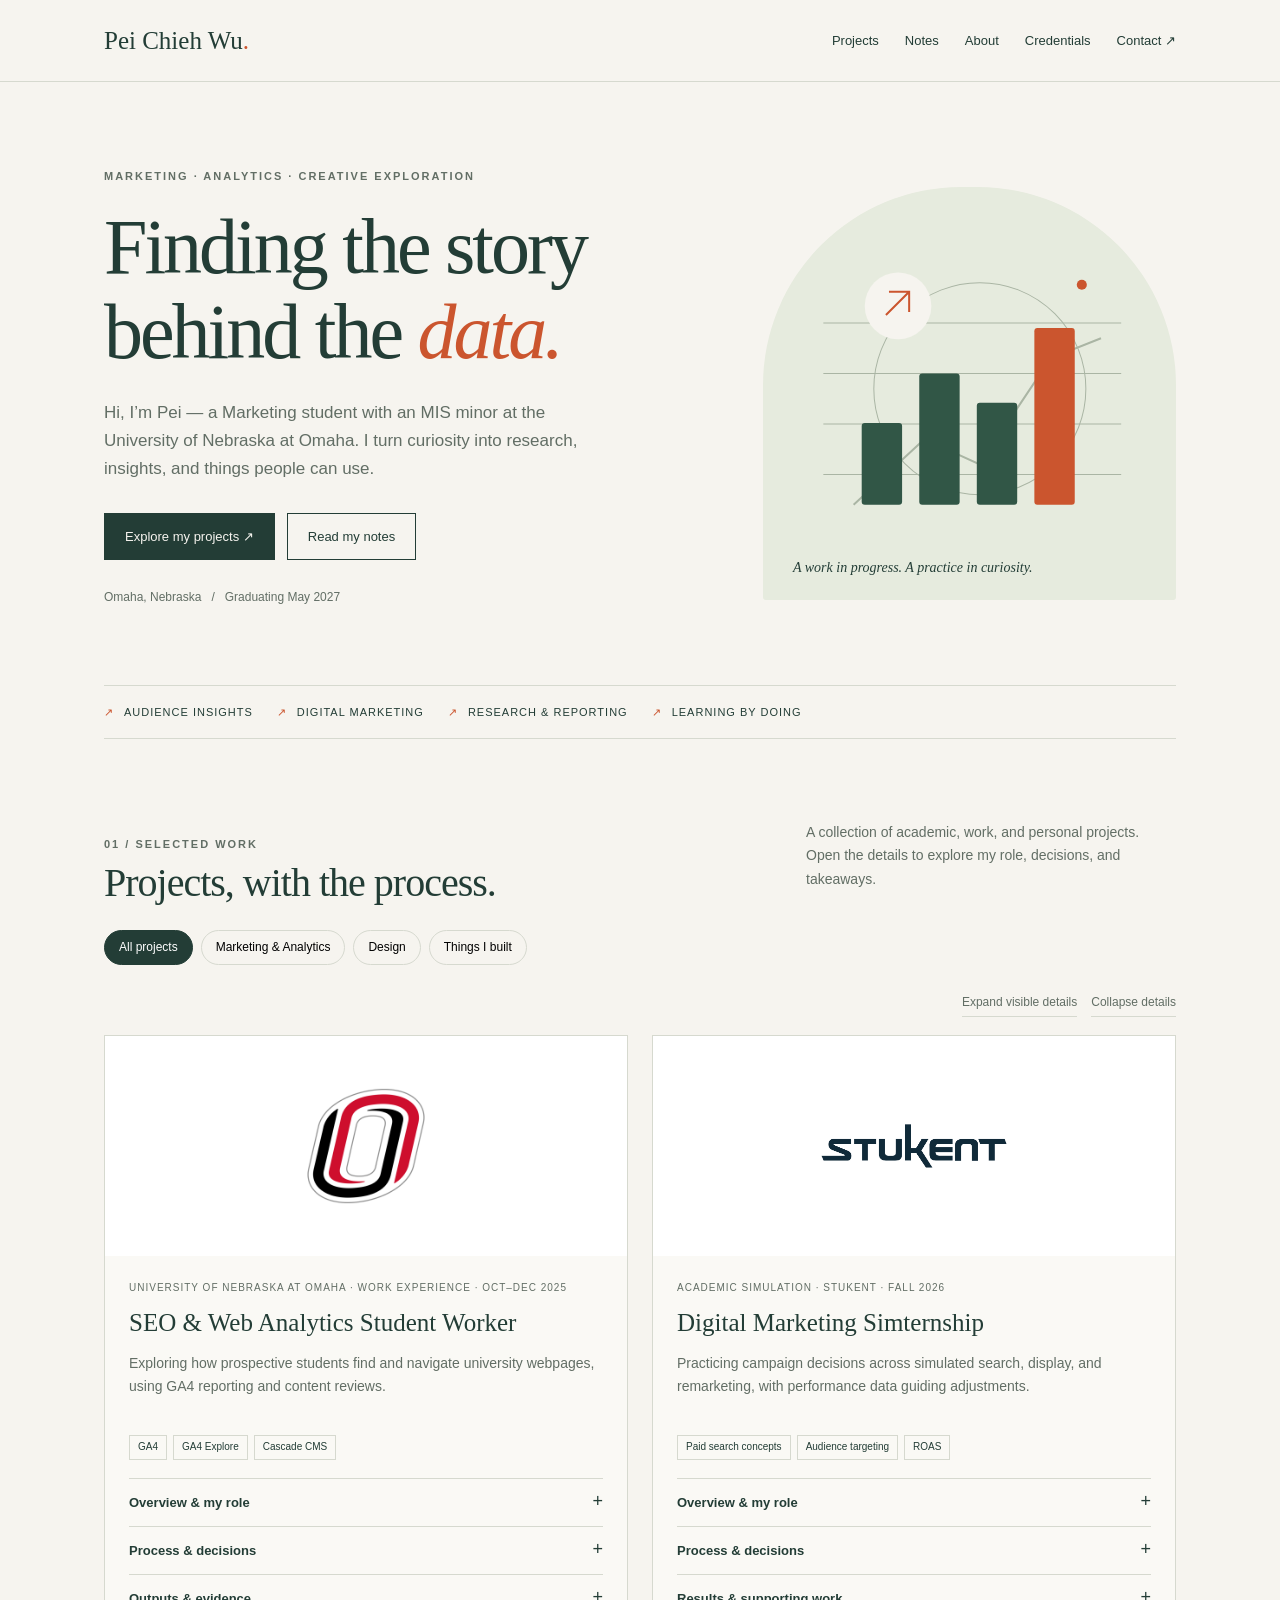
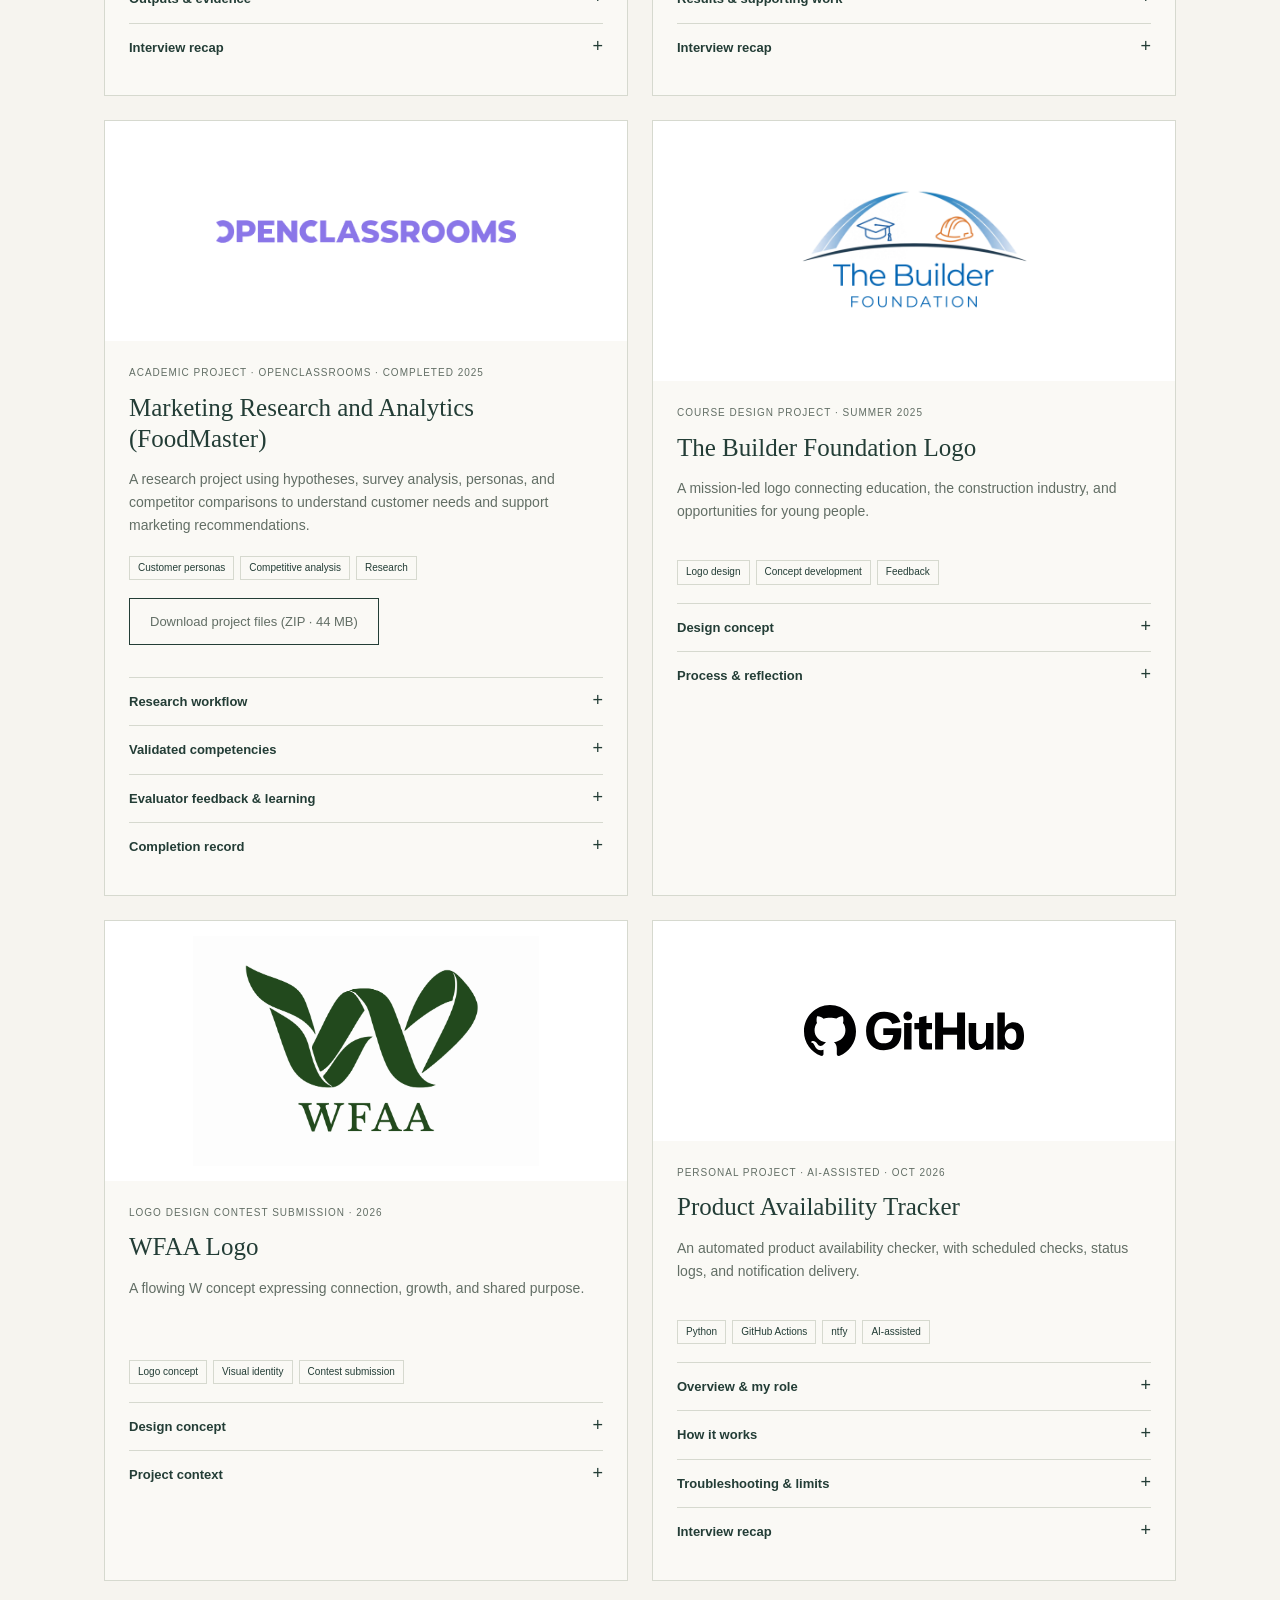
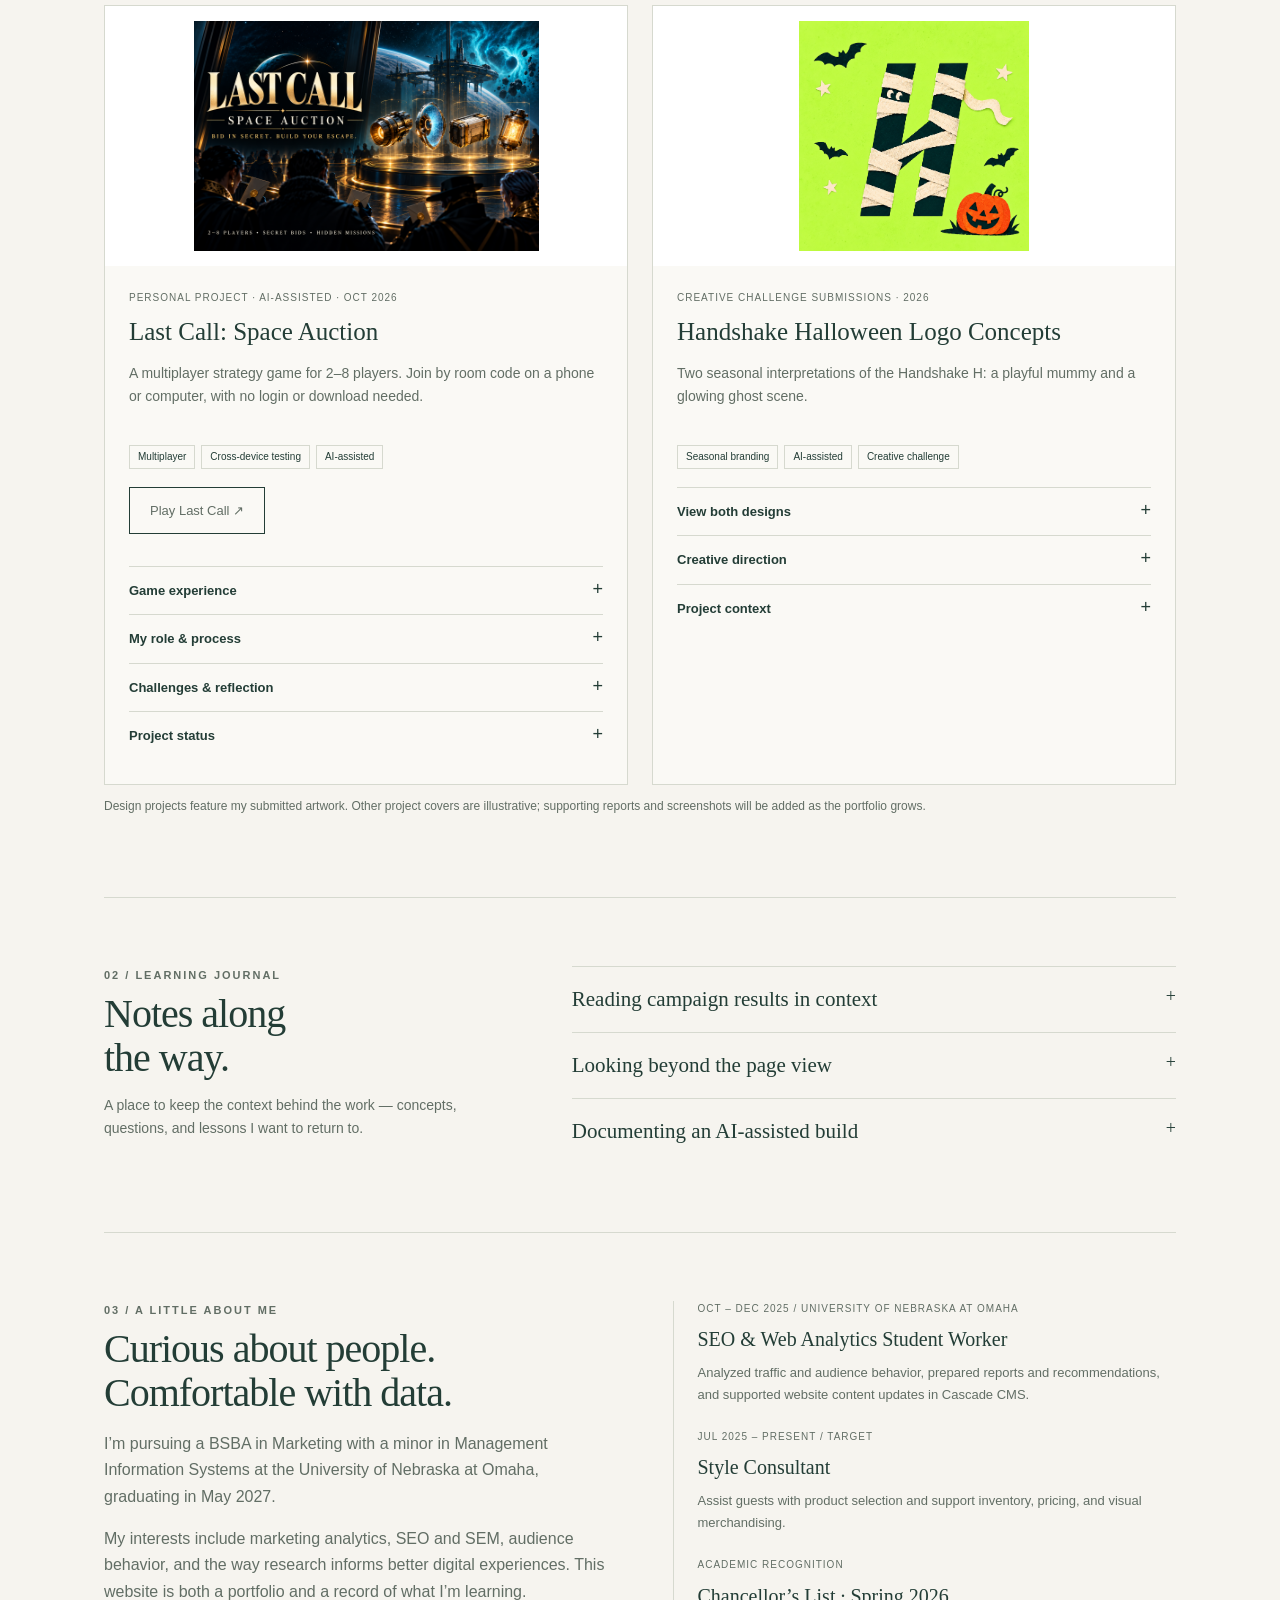
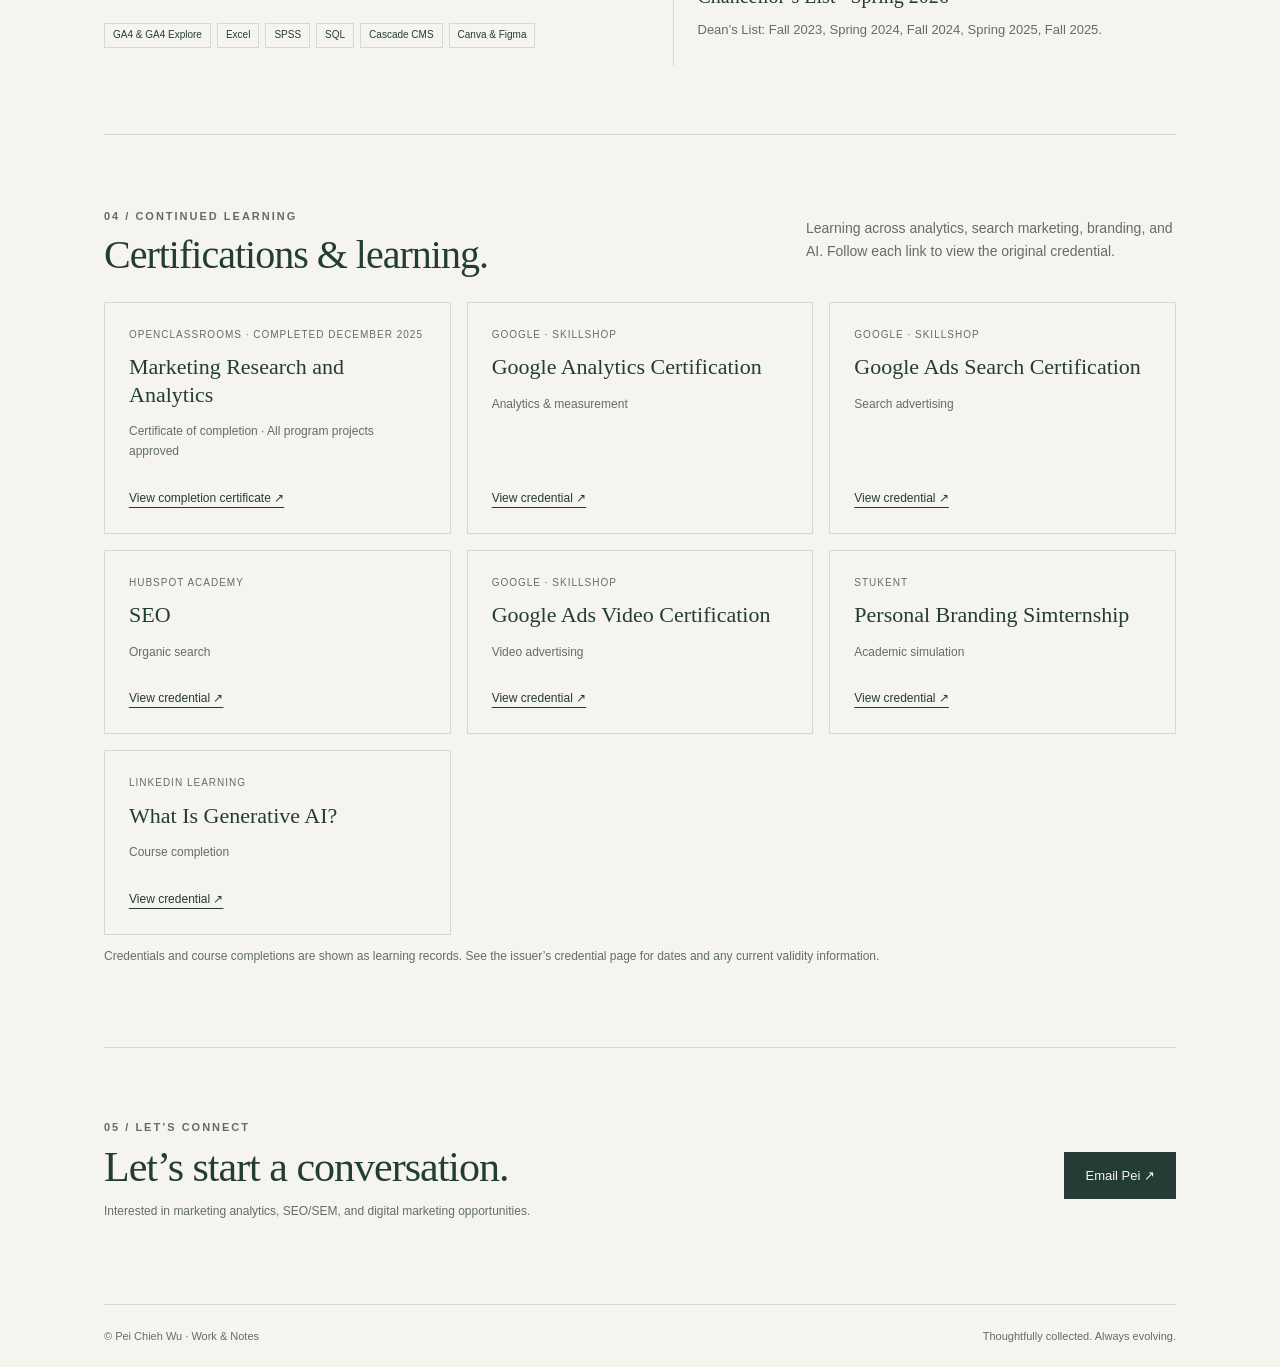
==== index.html @ a0fd5146 "Add files via upload" ====
<!doctype html>
<html lang="en"><head><meta charset="utf-8"><meta name="viewport" content="width=device-width,initial-scale=1"><meta name="description" content="Pei Chieh Wu — marketing, analytics, and a journal of learning by doing."><title>Pei Chieh Wu — Work & Notes</title><link rel="stylesheet" href="styles.css"></head><body>
<header><nav class="nav" aria-label="Main navigation"><a class="brand" href="#home">Pei Chieh Wu<span style="color:var(--accent)">.</span></a><div class="navlinks"><a href="#work">Projects</a><a href="#notes">Notes</a><a href="#about">About</a><a href="#certifications">Credentials</a><a href="#contact">Contact ↗</a></div></nav></header>
<main><section class="hero" id="home"><div><div class="eyebrow">Marketing · Analytics · Creative exploration</div><h1>Finding the story<br>behind the <em>data.</em></h1><p class="intro">Hi, I’m Pei — a Marketing student with an MIS minor at the University of Nebraska at Omaha. I turn curiosity into research, insights, and things people can use.</p><div class="actions"><a class="btn primary" href="#work">Explore my projects ↗</a><a class="btn" href="#notes">Read my notes</a></div><p class="small" style="margin-top:28px">Omaha, Nebraska &nbsp; / &nbsp; Graduating May 2027</p></div><div class="art" aria-label="Abstract illustration connecting data, research, and ideas"><svg viewBox="0 0 360 340" role="img"><title>From observations to ideas</title><g stroke="#6e806a" fill="none" opacity=".5"><path d="M35 250H330M35 200H330M35 150H330M35 100H330"/><circle cx="190" cy="165" r="105"/><path d="M65 280L135 215L190 240L260 135L310 115" stroke-width="2"/></g><g fill="#315646"><rect x="73" y="199" width="40" height="81" rx="3"/><rect x="130" y="150" width="40" height="130" rx="3"/><rect x="187" y="179" width="40" height="101" rx="3"/></g><rect x="244" y="105" width="40" height="175" rx="3" fill="#cb552e"/><circle cx="109" cy="83" r="33" fill="#f6f4ef"/><path d="M97 92l23-23m-20 0h20v20" stroke="#cb552e" stroke-width="2" fill="none"/><circle cx="291" cy="62" r="5" fill="#cb552e"/></svg><span class="art-label">A work in progress. A practice in curiosity.</span></div></section>
<div class="strip"><span>Audience insights</span><span>Digital marketing</span><span>Research & reporting</span><span>Learning by doing</span></div>
<section class="section" id="work"><div class="section-head"><div><div class="eyebrow">01 / Selected work</div><h2>Projects, with the process.</h2></div><p>A collection of academic, work, and personal projects. Open the details to explore my role, decisions, and takeaways.</p></div><div class="filters" role="group" aria-label="Filter projects"><button class="filter" data-filter="all" aria-pressed="true">All projects</button><button class="filter" data-filter="marketing" aria-pressed="false">Marketing & Analytics</button><button class="filter" data-filter="design" aria-pressed="false">Design</button><button class="filter" data-filter="building" aria-pressed="false">Things I built</button></div><div class="details-tools"><button class="text-button" id="expand">Expand visible details</button><button class="text-button" id="collapse">Collapse details</button></div><div class="grid" id="projects"></div><p class="small">Design projects feature my submitted artwork. Other project covers are illustrative; supporting reports and screenshots will be added as the portfolio grows.</p></section>
<section class="section journal" id="notes"><div><div class="eyebrow">02 / Learning journal</div><h2>Notes along<br>the way.</h2><p>A place to keep the context behind the work — concepts, questions, and lessons I want to return to.</p></div><div><details class="note"><summary>Reading campaign results in context</summary><p>In an academic advertising simulation, I practiced comparing clicks, conversions, revenue, and ROAS. A useful review connects each metric to the campaign objective and the budget used, rather than judging success from one number alone.</p><p><strong>Questions to revisit:</strong> What changed between rounds? Which keywords underperformed? What evidence supported the next budget decision?</p></details><details class="note"><summary>Looking beyond the page view</summary><p>My UNO student worker role included using GA4 Explore to examine user paths and application funnels. This provided a way to investigate how visitors moved through university webpages alongside reviewing traffic and engagement reports.</p><p><strong>Questions to revisit:</strong> What was the audience trying to do? Where did a path end? What could the data show, and what would require further investigation?</p></details><details class="note"><summary>Documenting an AI-assisted build</summary><p>My personal projects include an AI-assisted availability tracker and multiplayer game. A clear project record separates the goal, AI assistance, my own testing and decisions, and the limitations of the final result.</p><p><strong>Questions to revisit:</strong> What did I ask the tool to build? What did I test myself? Which issues did I identify and how were they addressed?</p></details></div></section>
<section class="section about" id="about"><div><div class="eyebrow">03 / A little about me</div><h2>Curious about people.<br>Comfortable with data.</h2><p>I’m pursuing a BSBA in Marketing with a minor in Management Information Systems at the University of Nebraska at Omaha, graduating in May 2027.</p><p>My interests include marketing analytics, SEO and SEM, audience behavior, and the way research informs better digital experiences. This website is both a portfolio and a record of what I’m learning.</p><div class="tags"><span class="tag">GA4 & GA4 Explore</span><span class="tag">Excel</span><span class="tag">SPSS</span><span class="tag">SQL</span><span class="tag">Cascade CMS</span><span class="tag">Canva & Figma</span></div></div><div class="timeline"><article><div class="meta">Oct – Dec 2025 / University of Nebraska at Omaha</div><h3>SEO & Web Analytics Student Worker</h3><p>Analyzed traffic and audience behavior, prepared reports and recommendations, and supported website content updates in Cascade CMS.</p></article><article><div class="meta">Jul 2025 – Present / Target</div><h3>Style Consultant</h3><p>Assist guests with product selection and support inventory, pricing, and visual merchandising.</p></article><article><div class="meta">Academic recognition</div><h3>Chancellor’s List · Spring 2026</h3><p>Dean’s List: Fall 2023, Spring 2024, Fall 2024, Spring 2025, Fall 2025.</p></article></div></section>
<section class="section" id="certifications"><div class="section-head"><div><div class="eyebrow">04 / Continued learning</div><h2>Certifications & learning.</h2></div><p>Learning across analytics, search marketing, branding, and AI. Follow each link to view the original credential.</p></div><div class="cert-grid"><article class="cert"><div class="meta">OpenClassrooms · Completed December 2025</div><h3>Marketing Research and Analytics</h3><p class="small">Certificate of completion · All program projects approved</p><a href="assets/openclassrooms-proof-of-completion.pdf" target="_blank" rel="noopener noreferrer">View completion certificate ↗</a></article><article class="cert"><div class="meta">Google · Skillshop</div><h3>Google Analytics Certification</h3><p class="small">Analytics &amp; measurement</p><a href="https://skillshop.credential.net/4199f4f9-604d-4de9-8dc0-0f225ee7c54f#acc.y23cJfCr" target="_blank" rel="noopener noreferrer">View credential ↗</a></article><article class="cert"><div class="meta">Google · Skillshop</div><h3>Google Ads Search Certification</h3><p class="small">Search advertising</p><a href="https://skillshop.credential.net/eba27053-7b1c-4f34-9533-18726108dbb3#acc.1R6XTUoJ" target="_blank" rel="noopener noreferrer">View credential ↗</a></article><article class="cert"><div class="meta">HubSpot Academy</div><h3>SEO</h3><p class="small">Organic search</p><a href="https://app-na2.hubspot.com/academy/achievements/dwv4c2r6/en/1/pei-chieh-wu/seo" target="_blank" rel="noopener noreferrer">View credential ↗</a></article><article class="cert"><div class="meta">Google · Skillshop</div><h3>Google Ads Video Certification</h3><p class="small">Video advertising</p><a href="https://skillshop.credential.net/40137167-3b7d-4861-be7a-61d8b9899269#acc.6IKcSkHa" target="_blank" rel="noopener noreferrer">View credential ↗</a></article><article class="cert"><div class="meta">Stukent</div><h3>Personal Branding Simternship</h3><p class="small">Academic simulation</p><a href="https://apif.stukent.com/certifications/v1/7906081f-9d35-476e-b2c1-8765a90cd79d/1c6339f5-695c-4872-90aa-14b3bb92fa93" target="_blank" rel="noopener noreferrer">View credential ↗</a></article><article class="cert"><div class="meta">LinkedIn Learning</div><h3>What Is Generative AI?</h3><p class="small">Course completion</p><a href="https://www.linkedin.com/learning/certificates/02b01a6e468087a6eb352c52400ce5a7f97cba3695ac5916e313df799fad20ce?trk=share_certificate" target="_blank" rel="noopener noreferrer">View credential ↗</a></article></div><p class="small">Credentials and course completions are shown as learning records. See the issuer’s credential page for dates and any current validity information.</p></section>
<section class="contact" id="contact"><div><div class="eyebrow">05 / Let’s connect</div><h2>Let’s start a conversation.</h2><p class="small">Interested in marketing analytics, SEO/SEM, and digital marketing opportunities.</p></div><a class="btn primary" href="mailto:pjpj2703@gmail.com">Email Pei ↗</a></section><footer class="footer"><span>© Pei Chieh Wu · Work & Notes</span><span>Thoughtfully collected. Always evolving.</span></footer></main>
<script src="projects.js"></script><script src="site.js"></script></body></html>
---- styles.css ----
:root{--paper:#f6f4ef;--ink:#233d36;--muted:#626e65;--line:#d6d9cf;--accent:#cb552e;--green:#e6ebde}*{box-sizing:border-box}html{scroll-behavior:smooth;scroll-padding-top:90px}body{margin:0;background:var(--paper);color:var(--ink);font:16px/1.65 Arial,sans-serif}a{color:inherit}button{font:inherit;cursor:pointer}header{position:sticky;top:0;background:#f6f4eff5;border-bottom:1px solid var(--line);z-index:10}.nav{max-width:1200px;margin:auto;display:flex;align-items:center;justify-content:space-between;padding:20px 5%}.brand{font-family:Georgia,serif;font-size:25px;text-decoration:none}.navlinks{display:flex;gap:26px;font-size:13px}.navlinks a{text-decoration:none}.navlinks a:hover{color:var(--accent)}main{max-width:1200px;margin:auto;padding:0 5%}.eyebrow{text-transform:uppercase;letter-spacing:2px;font-size:11px;font-weight:bold;color:var(--muted)}.hero{padding:85px 0 65px;display:grid;grid-template-columns:1.45fr 1fr;gap:60px;align-items:center}h1{font:clamp(48px,6.2vw,78px)/1.08 Georgia,serif;letter-spacing:-3px;margin:20px 0 25px}h1 em{font-weight:normal;color:var(--accent)}.intro{max-width:510px;color:var(--muted);font-size:17px}.btn{display:inline-block;padding:12px 20px;border:1px solid var(--ink);text-decoration:none;font-size:13px;background:transparent}.btn.primary{background:var(--ink);color:var(--paper)}.actions{display:flex;gap:12px;margin-top:30px;flex-wrap:wrap}.art{background:var(--green);aspect-ratio:1;position:relative;overflow:hidden;border-radius:48% 48% 3px 3px;display:grid;place-items:center}.art svg{width:88%;height:88%}.art-label{position:absolute;bottom:24px;left:30px;font:italic 14px Georgia,serif}.strip{display:flex;gap:24px;flex-wrap:wrap;border-block:1px solid var(--line);padding:17px 0;font-size:11px;letter-spacing:1px;text-transform:uppercase}.strip span:before{content:'↗';color:var(--accent);margin-right:10px}.section{padding:68px 0;border-bottom:1px solid var(--line)}.section-head{display:flex;justify-content:space-between;align-items:end;gap:20px;margin-bottom:25px}h2{font:40px/1.1 Georgia,serif;margin:8px 0 0;letter-spacing:-1px}.section-head p{max-width:370px;color:var(--muted);font-size:14px}.filters{display:flex;gap:8px;flex-wrap:wrap;margin:25px 0}.filter{border:1px solid var(--line);padding:7px 14px;border-radius:30px;background:transparent;font-size:12px}.filter[aria-pressed=true]{background:var(--ink);color:white;border-color:var(--ink)}.grid{display:grid;grid-template-columns:1fr 1fr;gap:24px}.project{border:1px solid var(--line);background:#faf9f5;min-width:0}.visual{height:200px;padding:26px;position:relative;overflow:hidden;display:flex;align-items:center;justify-content:center}.visual .number{position:absolute;top:18px;left:22px;font:12px monospace;opacity:.65}.visual .word{font:italic 36px Georgia,serif;letter-spacing:-1px}.bars{display:flex;align-items:end;gap:14px;height:100px}.bars i{display:block;width:32px;border-radius:4px 4px 0 0;background:#456a56}.bars i:nth-child(2){height:80px!important;background:#cb552e}.orbit{width:115px;height:115px;border:1px solid currentColor;border-radius:50%;position:relative}.orbit:before,.orbit:after{content:'';position:absolute;border:1px solid currentColor;border-radius:50%;inset:12px -30px;transform:rotate(50deg)}.orbit:after{transform:rotate(-50deg)}.body{padding:24px}.meta{font-size:10px;text-transform:uppercase;letter-spacing:1px;color:var(--muted)}h3{font:25px/1.25 Georgia,serif;margin:10px 0}.body>p{color:var(--muted);font-size:14px;min-height:65px}.tags{display:flex;gap:6px;flex-wrap:wrap;margin:18px 0}.tag{font-size:10px;border:1px solid var(--line);padding:3px 8px}.details-tools{display:flex;gap:14px;justify-content:flex-end;margin:0 0 18px}.text-button{border:0;border-bottom:1px solid var(--line);background:transparent;padding:3px 0;font-size:12px;color:var(--muted)}details{border-top:1px solid var(--line);font-size:13px}summary{cursor:pointer;padding:13px 0;font-weight:600;list-style:none;display:flex;justify-content:space-between;gap:12px}summary:after{content:'+';font-weight:normal;font-size:18px;line-height:1}details[open]>summary:after{content:'−'}details p{color:var(--muted);margin:0 0 17px}details ul{padding-left:19px;color:var(--muted)}.journal{display:grid;grid-template-columns:1fr 1.5fr;gap:65px}.journal p{color:var(--muted);font-size:14px}.note{border-top:1px solid var(--line)}.note summary{padding:20px 0;font:21px Georgia,serif}.note p{font-size:14px}.about{display:grid;grid-template-columns:1fr 1fr;gap:65px}.about p{color:var(--muted)}.timeline{border-left:1px solid var(--line);padding-left:24px}.timeline article{margin-bottom:24px}.timeline h3{font-size:20px}.timeline p{font-size:13px;margin:5px 0}.contact{padding:70px 0;display:flex;justify-content:space-between;align-items:center;gap:25px}.contact h2{font-size:42px}.contact a{overflow-wrap:anywhere}.footer{border-top:1px solid var(--line);padding:22px 0;color:var(--muted);display:flex;justify-content:space-between;font-size:11px}.small{font-size:12px;color:var(--muted)}:focus-visible{outline:3px solid var(--accent);outline-offset:4px}[hidden]{display:none!important}@media(max-width:720px){.nav{padding:16px 5%}.navlinks{gap:14px;font-size:11px}.brand{font-size:21px}.hero{grid-template-columns:1fr;padding:45px 0;gap:30px}h1{letter-spacing:-2px}.art{max-width:340px;width:100%;margin:auto;aspect-ratio:1.2}.grid,.journal,.about{grid-template-columns:1fr;gap:24px}.section{padding:45px 0}.section-head{display:block}.section-head p{margin-top:18px}.visual{height:170px}.contact{display:block}.contact .btn{margin-top:25px}.strip{gap:13px;font-size:9px}.footer{gap:20px}.body>p{min-height:0}}
.visual:has(.project-image){height:260px;background:white!important;padding:15px}.visual:has(.project-image) .number{display:none}.project-image{width:100%;height:100%;object-fit:contain}.gallery-grid{display:grid;grid-template-columns:1fr 1fr;gap:12px;padding-bottom:20px}.gallery-grid figure{margin:0}.gallery-grid img{width:100%;height:auto;display:block}.gallery-grid figcaption{font-size:12px;padding-top:7px}@media(max-width:420px){.gallery-grid{grid-template-columns:1fr}}
.cert-grid{display:grid;grid-template-columns:repeat(3,1fr);gap:16px}.cert{border:1px solid var(--line);padding:24px;display:flex;flex-direction:column;align-items:flex-start}.cert h3{font-size:22px}.cert a{font-size:12px;margin-top:auto;padding-top:15px;text-underline-offset:5px}.cert .small{margin:4px 0 12px}@media(max-width:850px){.cert-grid{grid-template-columns:1fr 1fr}.navlinks{flex-wrap:wrap;justify-content:flex-end;gap:8px 14px}.nav{gap:14px}}@media(max-width:500px){.cert-grid{grid-template-columns:1fr}.brand{flex-shrink:0}.navlinks{font-size:10px}}
.brand-project .visual:has(.project-image){height:220px;padding:45px}.brand-project .project-image{max-width:300px;max-height:140px}.brand-project .project-image[src$="github-logo.svg"]{max-width:125px;max-height:125px}.brand-project .project-image[src$="stukent-logo.jpg"]{max-width:210px;max-height:210px}.brand-project .visual:has(img[src$="stukent-logo.jpg"]){padding:5px}@media(max-width:720px){.brand-project .visual:has(.project-image){height:190px;padding:30px}}
.brand-project .project-image[src$="uno-campus.png"]{max-width:160px;max-height:160px}.brand-project .project-image[src$="github-logo.svg"]{max-width:220px;max-height:130px}
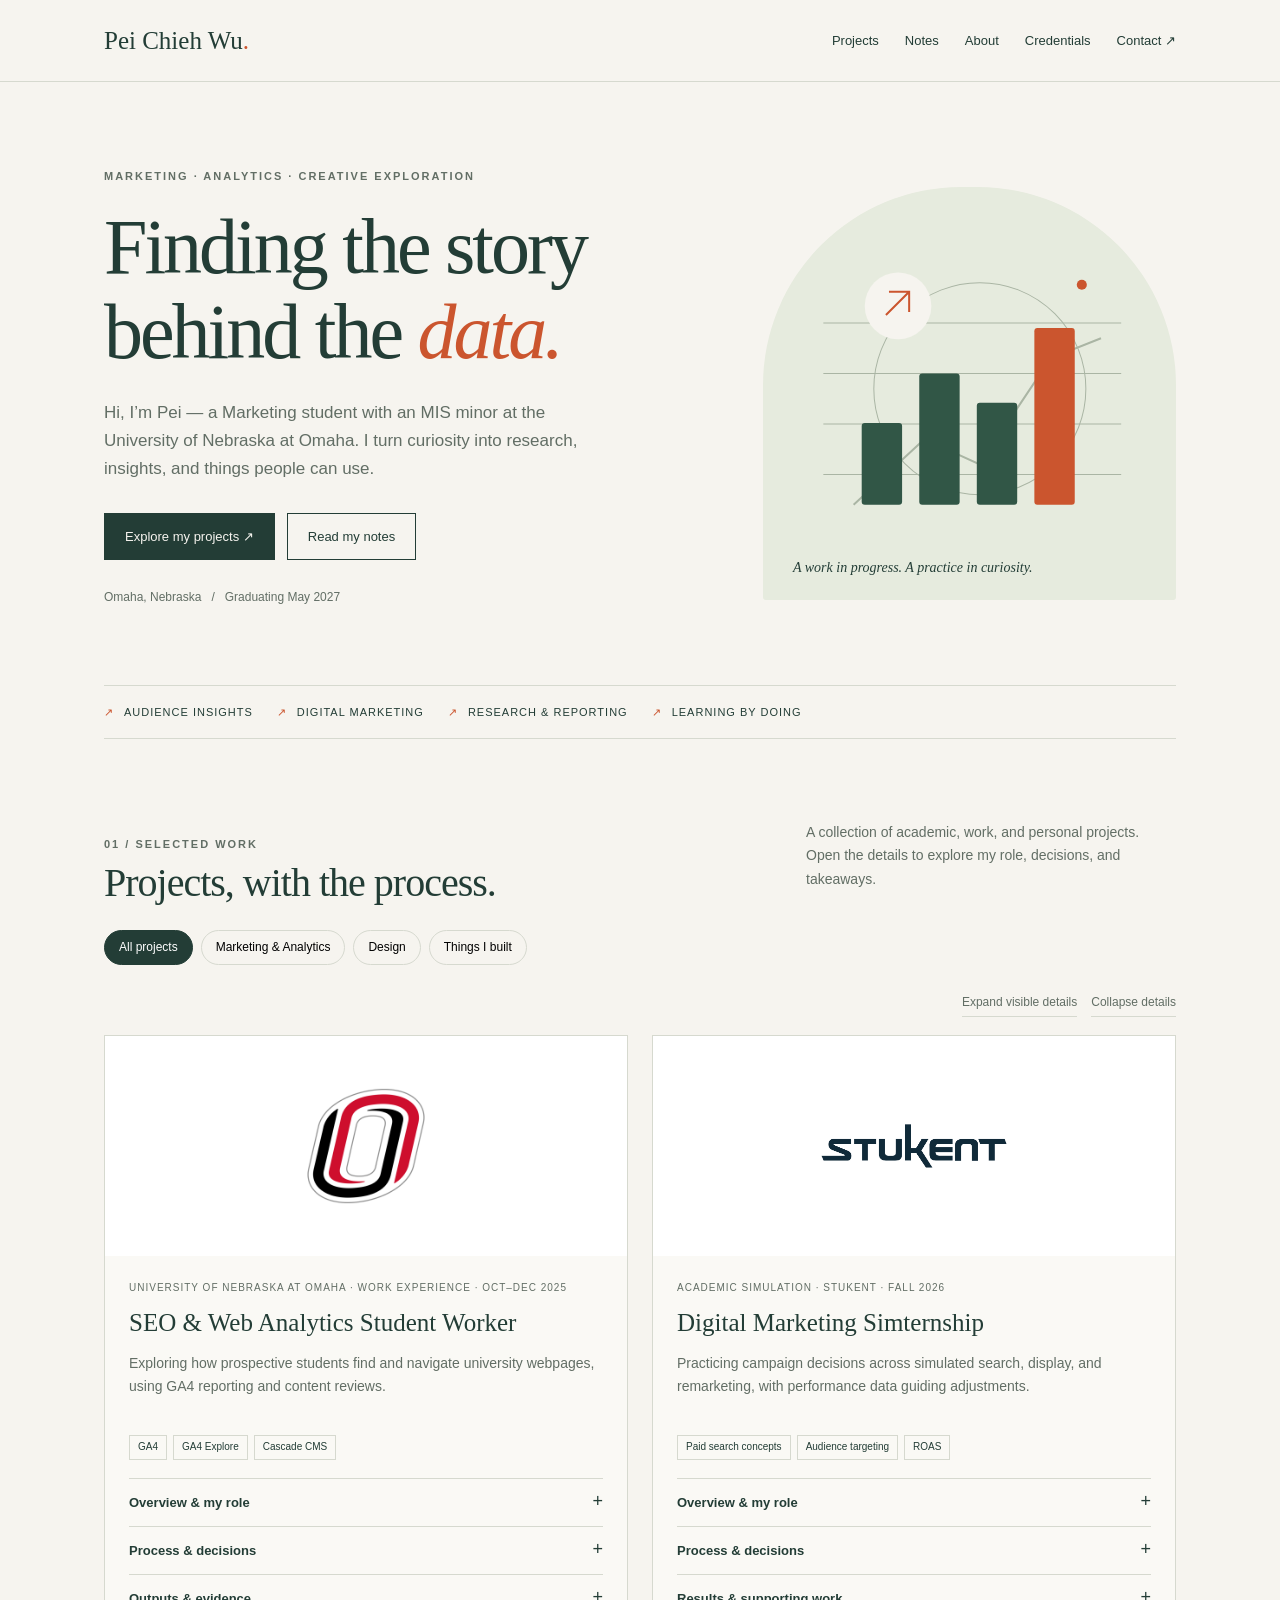
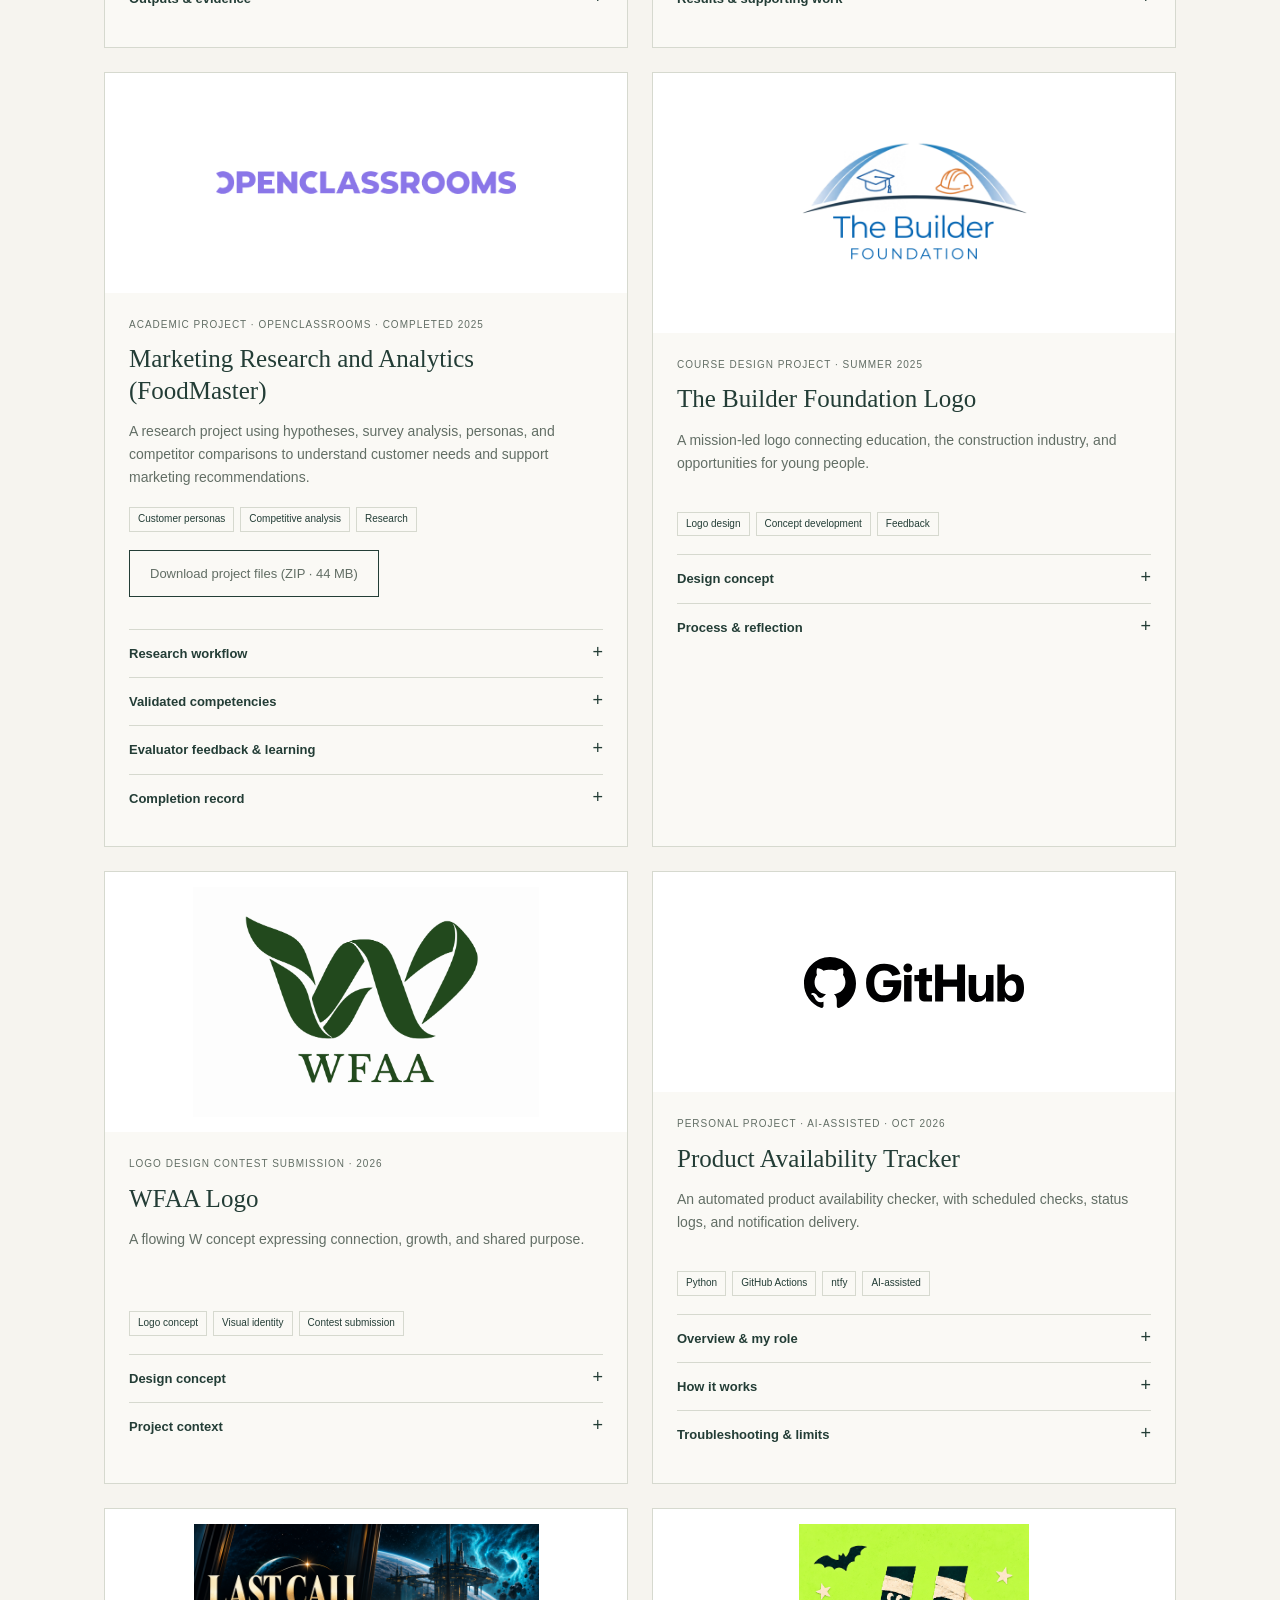
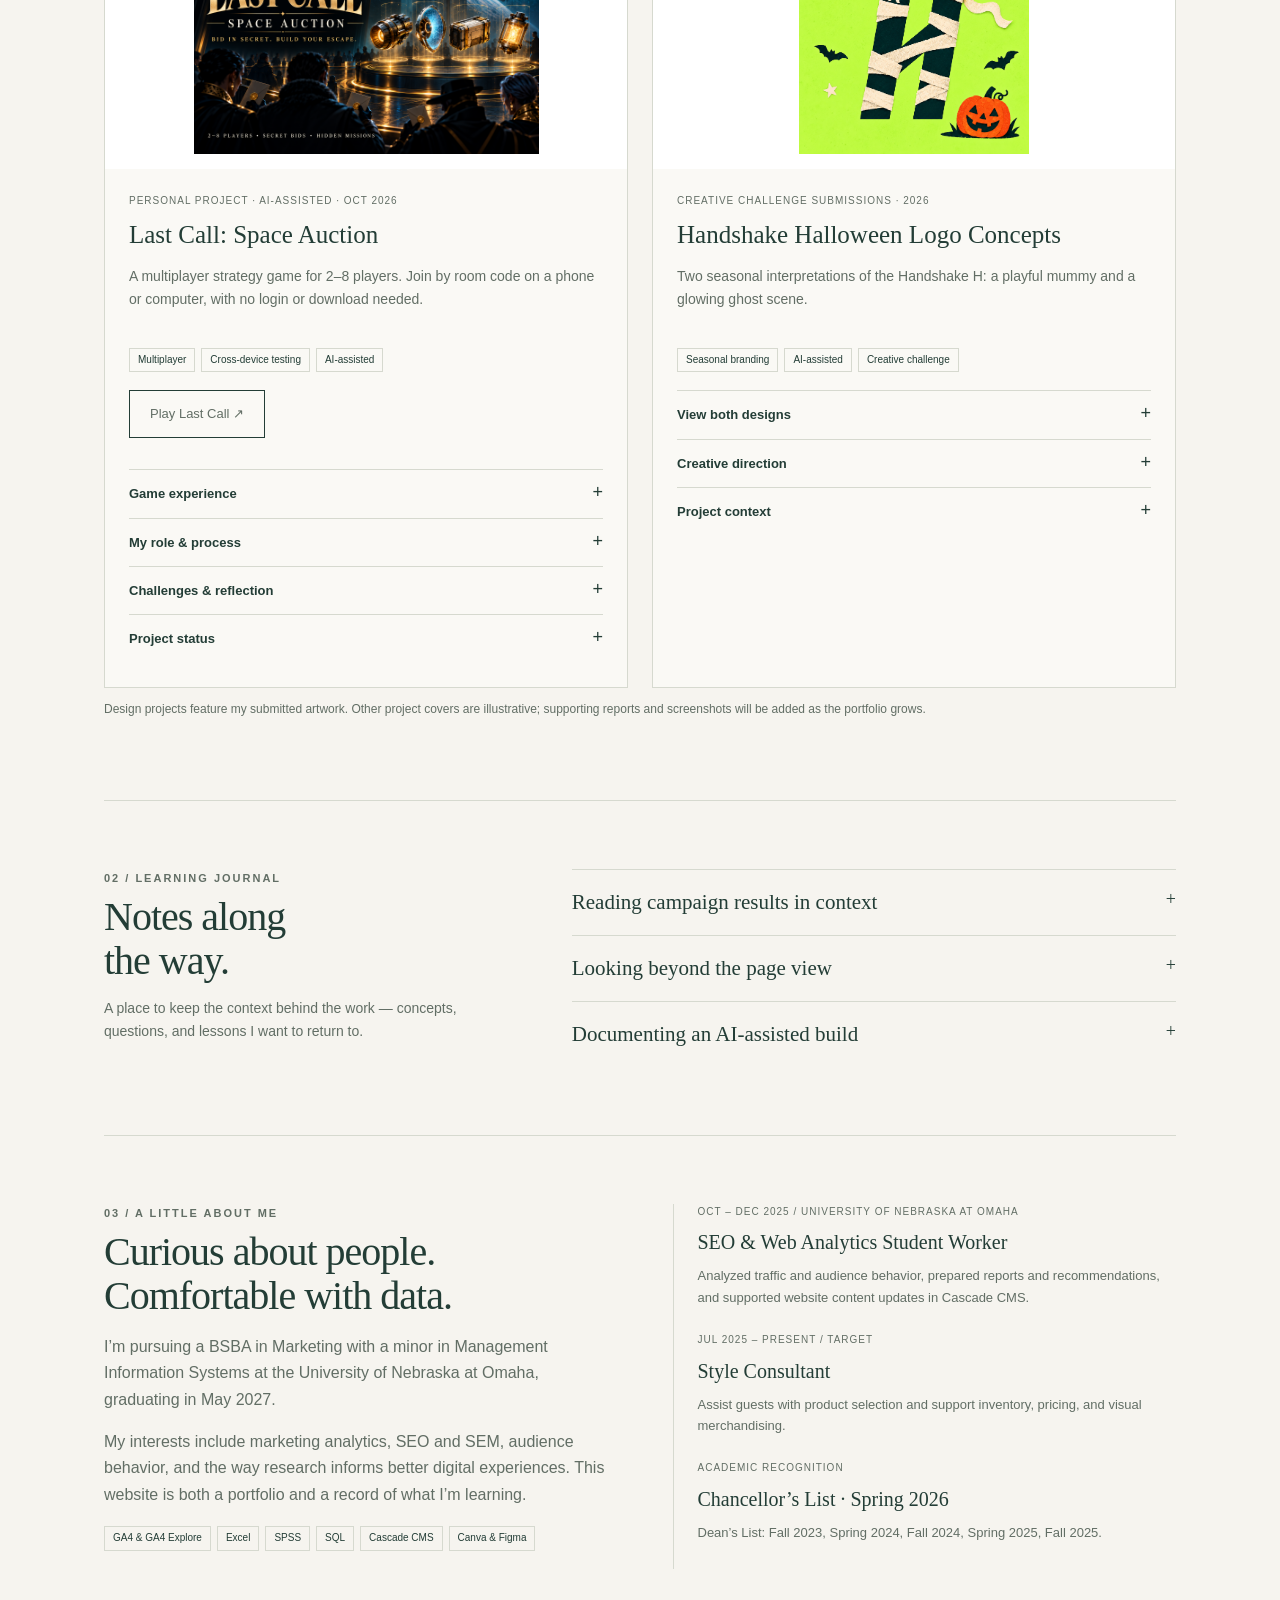
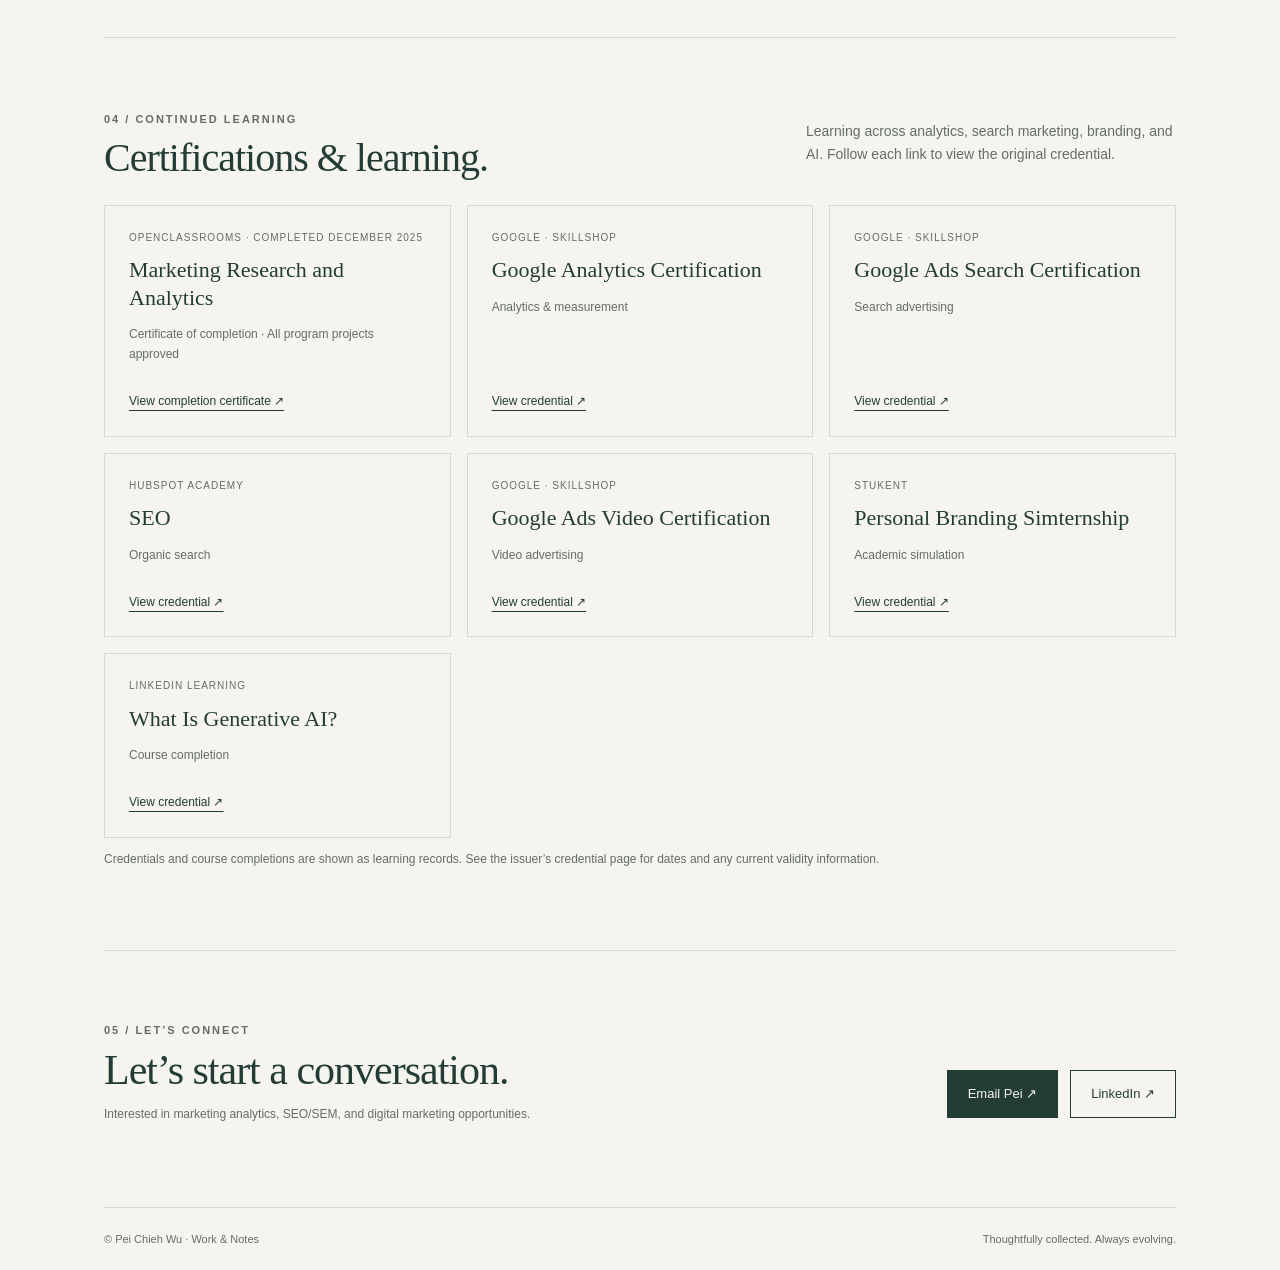
==== commit fe8e0daf: "Add files via upload" ====
--- a/index.html
+++ b/index.html
@@ -7,5 +7,5 @@
 <section class="section journal" id="notes"><div><div class="eyebrow">02 / Learning journal</div><h2>Notes along<br>the way.</h2><p>A place to keep the context behind the work — concepts, questions, and lessons I want to return to.</p></div><div><details class="note"><summary>Reading campaign results in context</summary><p>In an academic advertising simulation, I practiced comparing clicks, conversions, revenue, and ROAS. A useful review connects each metric to the campaign objective and the budget used, rather than judging success from one number alone.</p><p><strong>Questions to revisit:</strong> What changed between rounds? Which keywords underperformed? What evidence supported the next budget decision?</p></details><details class="note"><summary>Looking beyond the page view</summary><p>My UNO student worker role included using GA4 Explore to examine user paths and application funnels. This provided a way to investigate how visitors moved through university webpages alongside reviewing traffic and engagement reports.</p><p><strong>Questions to revisit:</strong> What was the audience trying to do? Where did a path end? What could the data show, and what would require further investigation?</p></details><details class="note"><summary>Documenting an AI-assisted build</summary><p>My personal projects include an AI-assisted availability tracker and multiplayer game. A clear project record separates the goal, AI assistance, my own testing and decisions, and the limitations of the final result.</p><p><strong>Questions to revisit:</strong> What did I ask the tool to build? What did I test myself? Which issues did I identify and how were they addressed?</p></details></div></section>
 <section class="section about" id="about"><div><div class="eyebrow">03 / A little about me</div><h2>Curious about people.<br>Comfortable with data.</h2><p>I’m pursuing a BSBA in Marketing with a minor in Management Information Systems at the University of Nebraska at Omaha, graduating in May 2027.</p><p>My interests include marketing analytics, SEO and SEM, audience behavior, and the way research informs better digital experiences. This website is both a portfolio and a record of what I’m learning.</p><div class="tags"><span class="tag">GA4 & GA4 Explore</span><span class="tag">Excel</span><span class="tag">SPSS</span><span class="tag">SQL</span><span class="tag">Cascade CMS</span><span class="tag">Canva & Figma</span></div></div><div class="timeline"><article><div class="meta">Oct – Dec 2025 / University of Nebraska at Omaha</div><h3>SEO & Web Analytics Student Worker</h3><p>Analyzed traffic and audience behavior, prepared reports and recommendations, and supported website content updates in Cascade CMS.</p></article><article><div class="meta">Jul 2025 – Present / Target</div><h3>Style Consultant</h3><p>Assist guests with product selection and support inventory, pricing, and visual merchandising.</p></article><article><div class="meta">Academic recognition</div><h3>Chancellor’s List · Spring 2026</h3><p>Dean’s List: Fall 2023, Spring 2024, Fall 2024, Spring 2025, Fall 2025.</p></article></div></section>
 <section class="section" id="certifications"><div class="section-head"><div><div class="eyebrow">04 / Continued learning</div><h2>Certifications & learning.</h2></div><p>Learning across analytics, search marketing, branding, and AI. Follow each link to view the original credential.</p></div><div class="cert-grid"><article class="cert"><div class="meta">OpenClassrooms · Completed December 2025</div><h3>Marketing Research and Analytics</h3><p class="small">Certificate of completion · All program projects approved</p><a href="assets/openclassrooms-proof-of-completion.pdf" target="_blank" rel="noopener noreferrer">View completion certificate ↗</a></article><article class="cert"><div class="meta">Google · Skillshop</div><h3>Google Analytics Certification</h3><p class="small">Analytics &amp; measurement</p><a href="https://skillshop.credential.net/4199f4f9-604d-4de9-8dc0-0f225ee7c54f#acc.y23cJfCr" target="_blank" rel="noopener noreferrer">View credential ↗</a></article><article class="cert"><div class="meta">Google · Skillshop</div><h3>Google Ads Search Certification</h3><p class="small">Search advertising</p><a href="https://skillshop.credential.net/eba27053-7b1c-4f34-9533-18726108dbb3#acc.1R6XTUoJ" target="_blank" rel="noopener noreferrer">View credential ↗</a></article><article class="cert"><div class="meta">HubSpot Academy</div><h3>SEO</h3><p class="small">Organic search</p><a href="https://app-na2.hubspot.com/academy/achievements/dwv4c2r6/en/1/pei-chieh-wu/seo" target="_blank" rel="noopener noreferrer">View credential ↗</a></article><article class="cert"><div class="meta">Google · Skillshop</div><h3>Google Ads Video Certification</h3><p class="small">Video advertising</p><a href="https://skillshop.credential.net/40137167-3b7d-4861-be7a-61d8b9899269#acc.6IKcSkHa" target="_blank" rel="noopener noreferrer">View credential ↗</a></article><article class="cert"><div class="meta">Stukent</div><h3>Personal Branding Simternship</h3><p class="small">Academic simulation</p><a href="https://apif.stukent.com/certifications/v1/7906081f-9d35-476e-b2c1-8765a90cd79d/1c6339f5-695c-4872-90aa-14b3bb92fa93" target="_blank" rel="noopener noreferrer">View credential ↗</a></article><article class="cert"><div class="meta">LinkedIn Learning</div><h3>What Is Generative AI?</h3><p class="small">Course completion</p><a href="https://www.linkedin.com/learning/certificates/02b01a6e468087a6eb352c52400ce5a7f97cba3695ac5916e313df799fad20ce?trk=share_certificate" target="_blank" rel="noopener noreferrer">View credential ↗</a></article></div><p class="small">Credentials and course completions are shown as learning records. See the issuer’s credential page for dates and any current validity information.</p></section>
-<section class="contact" id="contact"><div><div class="eyebrow">05 / Let’s connect</div><h2>Let’s start a conversation.</h2><p class="small">Interested in marketing analytics, SEO/SEM, and digital marketing opportunities.</p></div><a class="btn primary" href="mailto:pjpj2703@gmail.com">Email Pei ↗</a></section><footer class="footer"><span>© Pei Chieh Wu · Work & Notes</span><span>Thoughtfully collected. Always evolving.</span></footer></main>
+<section class="contact" id="contact"><div><div class="eyebrow">05 / Let’s connect</div><h2>Let’s start a conversation.</h2><p class="small">Interested in marketing analytics, SEO/SEM, and digital marketing opportunities.</p></div><div class="actions" style="flex-wrap:wrap"><a class="btn primary" href="mailto:pjpj2703@gmail.com">Email Pei ↗</a><a class="btn" href="https://www.linkedin.com/in/pei-chieh-wu" target="_blank" rel="noopener noreferrer">LinkedIn ↗</a></div></section><footer class="footer"><span>© Pei Chieh Wu · Work & Notes</span><span>Thoughtfully collected. Always evolving.</span></footer></main>
 <script src="projects.js"></script><script src="site.js"></script></body></html>
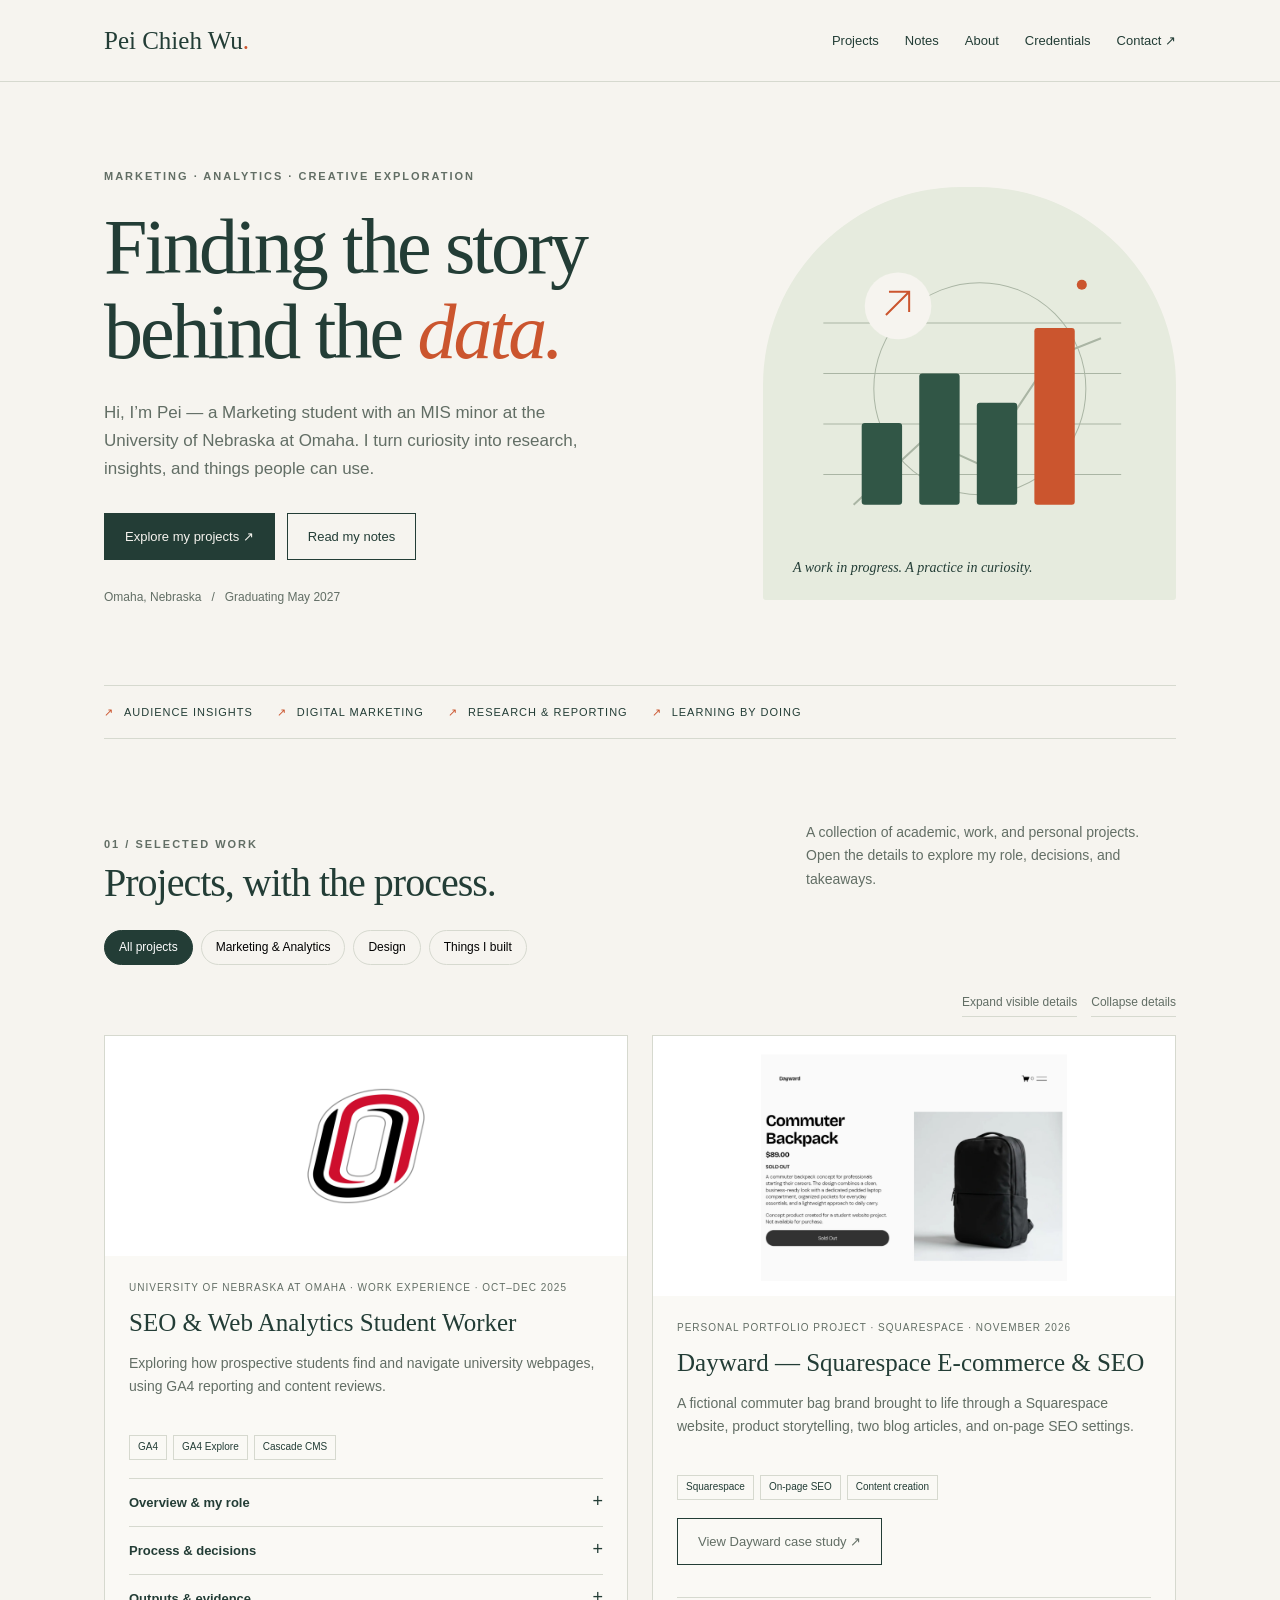
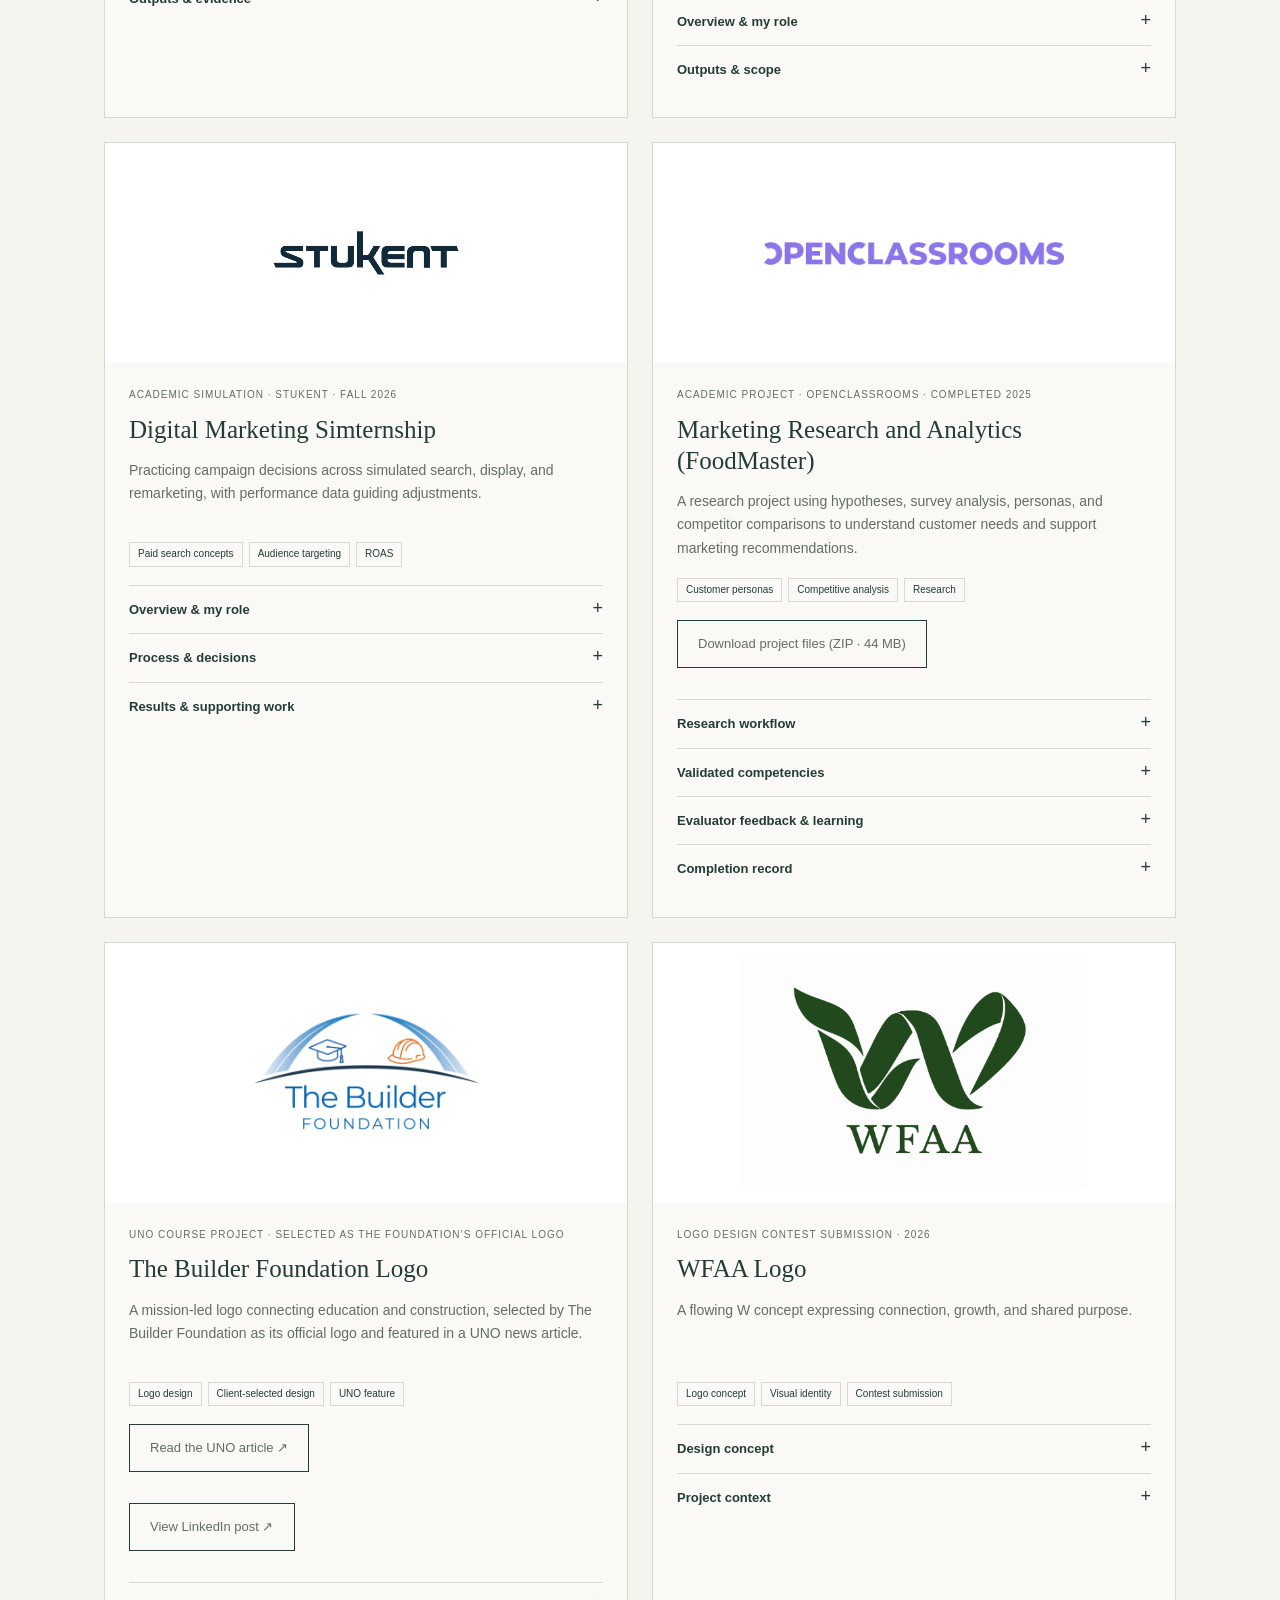
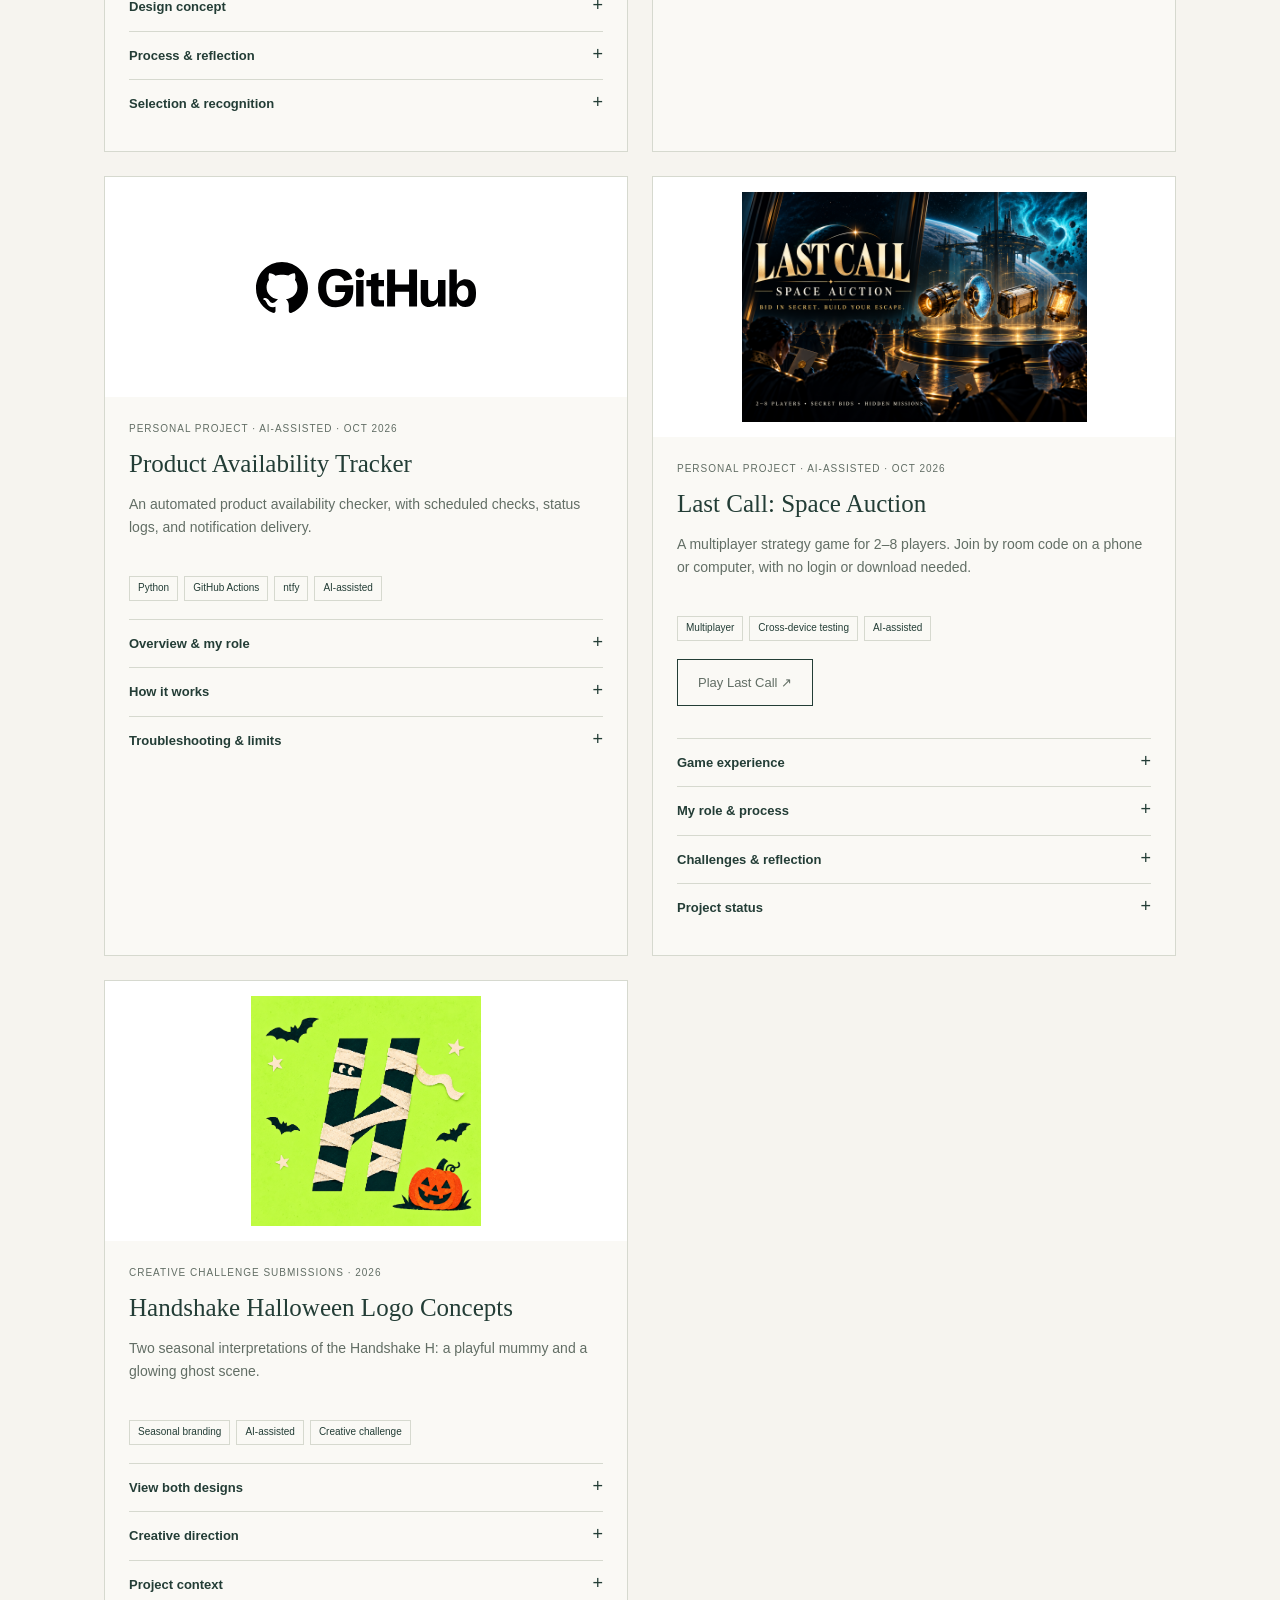
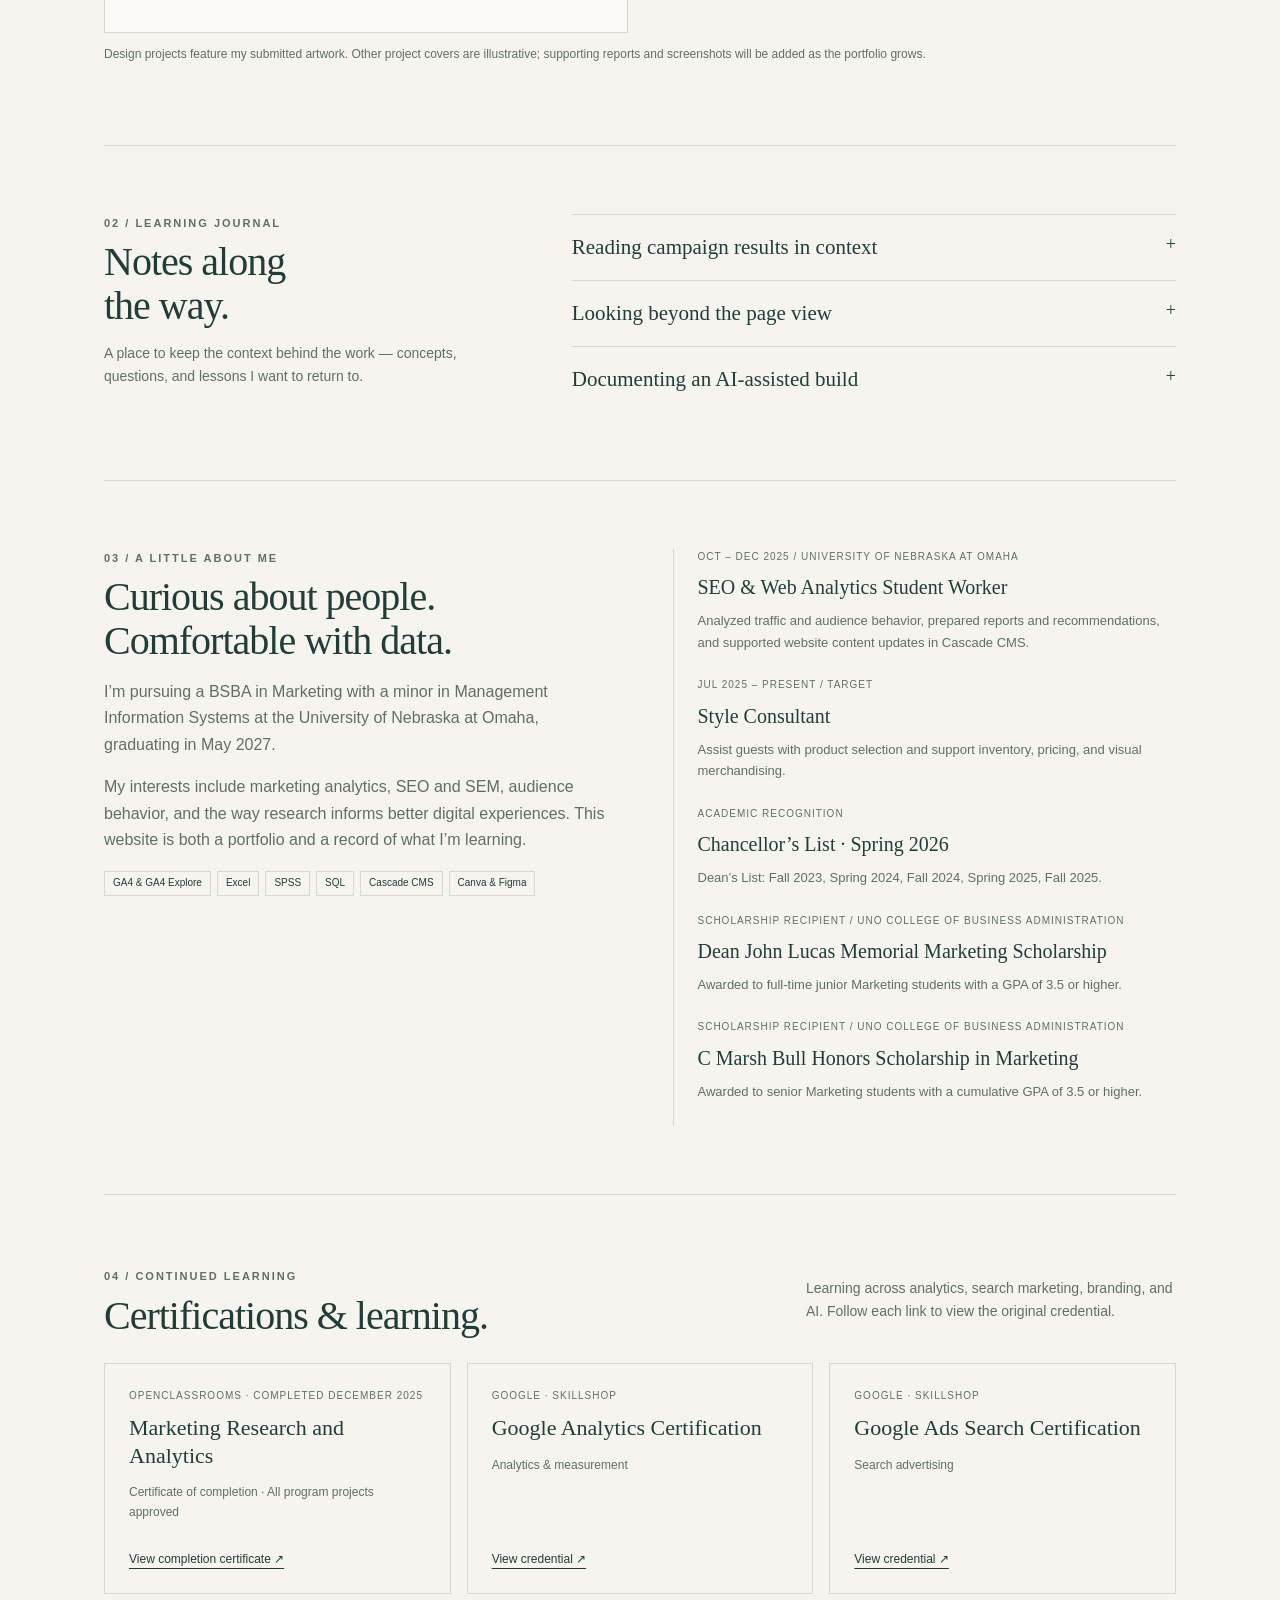
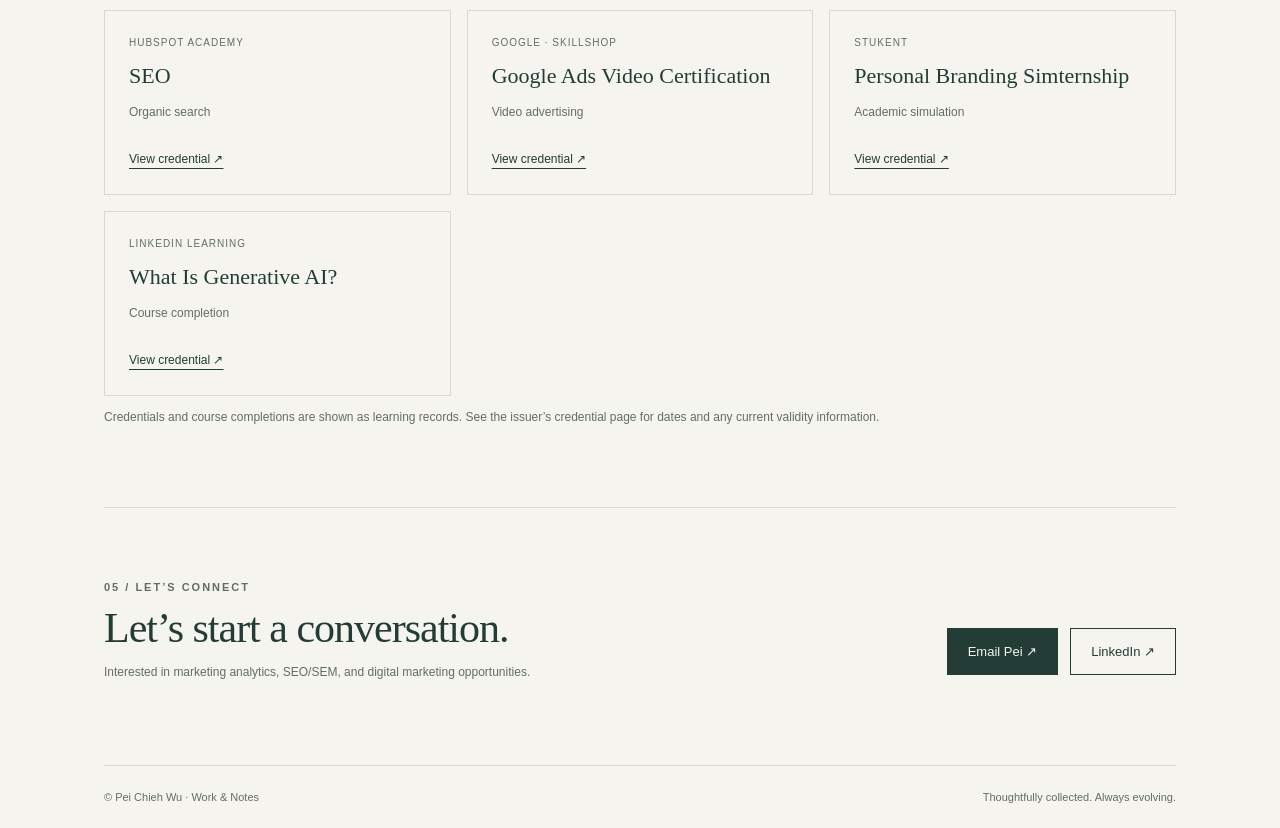
==== commit 92d48adb: "Add files via upload" ====
--- a/index.html
+++ b/index.html
@@ -1,11 +1,11 @@
 <!doctype html>
-<html lang="en"><head><meta charset="utf-8"><meta name="viewport" content="width=device-width,initial-scale=1"><meta name="description" content="Pei Chieh Wu — marketing, analytics, and a journal of learning by doing."><title>Pei Chieh Wu — Work & Notes</title><link rel="stylesheet" href="styles.css"></head><body>
+<html lang="en"><head><meta charset="utf-8"><meta name="viewport" content="width=device-width,initial-scale=1"><meta name="description" content="Pei Chieh Wu’s portfolio of marketing, analytics, SEO, and creative projects."><title>Pei Chieh Wu — Portfolio</title><link rel="stylesheet" href="styles.css"></head><body>
 <header><nav class="nav" aria-label="Main navigation"><a class="brand" href="#home">Pei Chieh Wu<span style="color:var(--accent)">.</span></a><div class="navlinks"><a href="#work">Projects</a><a href="#notes">Notes</a><a href="#about">About</a><a href="#certifications">Credentials</a><a href="#contact">Contact ↗</a></div></nav></header>
 <main><section class="hero" id="home"><div><div class="eyebrow">Marketing · Analytics · Creative exploration</div><h1>Finding the story<br>behind the <em>data.</em></h1><p class="intro">Hi, I’m Pei — a Marketing student with an MIS minor at the University of Nebraska at Omaha. I turn curiosity into research, insights, and things people can use.</p><div class="actions"><a class="btn primary" href="#work">Explore my projects ↗</a><a class="btn" href="#notes">Read my notes</a></div><p class="small" style="margin-top:28px">Omaha, Nebraska &nbsp; / &nbsp; Graduating May 2027</p></div><div class="art" aria-label="Abstract illustration connecting data, research, and ideas"><svg viewBox="0 0 360 340" role="img"><title>From observations to ideas</title><g stroke="#6e806a" fill="none" opacity=".5"><path d="M35 250H330M35 200H330M35 150H330M35 100H330"/><circle cx="190" cy="165" r="105"/><path d="M65 280L135 215L190 240L260 135L310 115" stroke-width="2"/></g><g fill="#315646"><rect x="73" y="199" width="40" height="81" rx="3"/><rect x="130" y="150" width="40" height="130" rx="3"/><rect x="187" y="179" width="40" height="101" rx="3"/></g><rect x="244" y="105" width="40" height="175" rx="3" fill="#cb552e"/><circle cx="109" cy="83" r="33" fill="#f6f4ef"/><path d="M97 92l23-23m-20 0h20v20" stroke="#cb552e" stroke-width="2" fill="none"/><circle cx="291" cy="62" r="5" fill="#cb552e"/></svg><span class="art-label">A work in progress. A practice in curiosity.</span></div></section>
 <div class="strip"><span>Audience insights</span><span>Digital marketing</span><span>Research & reporting</span><span>Learning by doing</span></div>
 <section class="section" id="work"><div class="section-head"><div><div class="eyebrow">01 / Selected work</div><h2>Projects, with the process.</h2></div><p>A collection of academic, work, and personal projects. Open the details to explore my role, decisions, and takeaways.</p></div><div class="filters" role="group" aria-label="Filter projects"><button class="filter" data-filter="all" aria-pressed="true">All projects</button><button class="filter" data-filter="marketing" aria-pressed="false">Marketing & Analytics</button><button class="filter" data-filter="design" aria-pressed="false">Design</button><button class="filter" data-filter="building" aria-pressed="false">Things I built</button></div><div class="details-tools"><button class="text-button" id="expand">Expand visible details</button><button class="text-button" id="collapse">Collapse details</button></div><div class="grid" id="projects"></div><p class="small">Design projects feature my submitted artwork. Other project covers are illustrative; supporting reports and screenshots will be added as the portfolio grows.</p></section>
 <section class="section journal" id="notes"><div><div class="eyebrow">02 / Learning journal</div><h2>Notes along<br>the way.</h2><p>A place to keep the context behind the work — concepts, questions, and lessons I want to return to.</p></div><div><details class="note"><summary>Reading campaign results in context</summary><p>In an academic advertising simulation, I practiced comparing clicks, conversions, revenue, and ROAS. A useful review connects each metric to the campaign objective and the budget used, rather than judging success from one number alone.</p><p><strong>Questions to revisit:</strong> What changed between rounds? Which keywords underperformed? What evidence supported the next budget decision?</p></details><details class="note"><summary>Looking beyond the page view</summary><p>My UNO student worker role included using GA4 Explore to examine user paths and application funnels. This provided a way to investigate how visitors moved through university webpages alongside reviewing traffic and engagement reports.</p><p><strong>Questions to revisit:</strong> What was the audience trying to do? Where did a path end? What could the data show, and what would require further investigation?</p></details><details class="note"><summary>Documenting an AI-assisted build</summary><p>My personal projects include an AI-assisted availability tracker and multiplayer game. A clear project record separates the goal, AI assistance, my own testing and decisions, and the limitations of the final result.</p><p><strong>Questions to revisit:</strong> What did I ask the tool to build? What did I test myself? Which issues did I identify and how were they addressed?</p></details></div></section>
-<section class="section about" id="about"><div><div class="eyebrow">03 / A little about me</div><h2>Curious about people.<br>Comfortable with data.</h2><p>I’m pursuing a BSBA in Marketing with a minor in Management Information Systems at the University of Nebraska at Omaha, graduating in May 2027.</p><p>My interests include marketing analytics, SEO and SEM, audience behavior, and the way research informs better digital experiences. This website is both a portfolio and a record of what I’m learning.</p><div class="tags"><span class="tag">GA4 & GA4 Explore</span><span class="tag">Excel</span><span class="tag">SPSS</span><span class="tag">SQL</span><span class="tag">Cascade CMS</span><span class="tag">Canva & Figma</span></div></div><div class="timeline"><article><div class="meta">Oct – Dec 2025 / University of Nebraska at Omaha</div><h3>SEO & Web Analytics Student Worker</h3><p>Analyzed traffic and audience behavior, prepared reports and recommendations, and supported website content updates in Cascade CMS.</p></article><article><div class="meta">Jul 2025 – Present / Target</div><h3>Style Consultant</h3><p>Assist guests with product selection and support inventory, pricing, and visual merchandising.</p></article><article><div class="meta">Academic recognition</div><h3>Chancellor’s List · Spring 2026</h3><p>Dean’s List: Fall 2023, Spring 2024, Fall 2024, Spring 2025, Fall 2025.</p></article></div></section>
+<section class="section about" id="about"><div><div class="eyebrow">03 / A little about me</div><h2>Curious about people.<br>Comfortable with data.</h2><p>I’m pursuing a BSBA in Marketing with a minor in Management Information Systems at the University of Nebraska at Omaha, graduating in May 2027.</p><p>My interests include marketing analytics, SEO and SEM, audience behavior, and the way research informs better digital experiences. This website is both a portfolio and a record of what I’m learning.</p><div class="tags"><span class="tag">GA4 & GA4 Explore</span><span class="tag">Excel</span><span class="tag">SPSS</span><span class="tag">SQL</span><span class="tag">Cascade CMS</span><span class="tag">Canva & Figma</span></div></div><div class="timeline"><article><div class="meta">Oct – Dec 2025 / University of Nebraska at Omaha</div><h3>SEO & Web Analytics Student Worker</h3><p>Analyzed traffic and audience behavior, prepared reports and recommendations, and supported website content updates in Cascade CMS.</p></article><article><div class="meta">Jul 2025 – Present / Target</div><h3>Style Consultant</h3><p>Assist guests with product selection and support inventory, pricing, and visual merchandising.</p></article><article><div class="meta">Academic recognition</div><h3>Chancellor’s List · Spring 2026</h3><p>Dean’s List: Fall 2023, Spring 2024, Fall 2024, Spring 2025, Fall 2025.</p></article><article><div class="meta">Scholarship recipient / UNO College of Business Administration</div><h3>Dean John Lucas Memorial Marketing Scholarship</h3><p>Awarded to full-time junior Marketing students with a GPA of 3.5 or higher.</p></article><article><div class="meta">Scholarship recipient / UNO College of Business Administration</div><h3>C Marsh Bull Honors Scholarship in Marketing</h3><p>Awarded to senior Marketing students with a cumulative GPA of 3.5 or higher.</p></article></div></section>
 <section class="section" id="certifications"><div class="section-head"><div><div class="eyebrow">04 / Continued learning</div><h2>Certifications & learning.</h2></div><p>Learning across analytics, search marketing, branding, and AI. Follow each link to view the original credential.</p></div><div class="cert-grid"><article class="cert"><div class="meta">OpenClassrooms · Completed December 2025</div><h3>Marketing Research and Analytics</h3><p class="small">Certificate of completion · All program projects approved</p><a href="assets/openclassrooms-proof-of-completion.pdf" target="_blank" rel="noopener noreferrer">View completion certificate ↗</a></article><article class="cert"><div class="meta">Google · Skillshop</div><h3>Google Analytics Certification</h3><p class="small">Analytics &amp; measurement</p><a href="https://skillshop.credential.net/4199f4f9-604d-4de9-8dc0-0f225ee7c54f#acc.y23cJfCr" target="_blank" rel="noopener noreferrer">View credential ↗</a></article><article class="cert"><div class="meta">Google · Skillshop</div><h3>Google Ads Search Certification</h3><p class="small">Search advertising</p><a href="https://skillshop.credential.net/eba27053-7b1c-4f34-9533-18726108dbb3#acc.1R6XTUoJ" target="_blank" rel="noopener noreferrer">View credential ↗</a></article><article class="cert"><div class="meta">HubSpot Academy</div><h3>SEO</h3><p class="small">Organic search</p><a href="https://app-na2.hubspot.com/academy/achievements/dwv4c2r6/en/1/pei-chieh-wu/seo" target="_blank" rel="noopener noreferrer">View credential ↗</a></article><article class="cert"><div class="meta">Google · Skillshop</div><h3>Google Ads Video Certification</h3><p class="small">Video advertising</p><a href="https://skillshop.credential.net/40137167-3b7d-4861-be7a-61d8b9899269#acc.6IKcSkHa" target="_blank" rel="noopener noreferrer">View credential ↗</a></article><article class="cert"><div class="meta">Stukent</div><h3>Personal Branding Simternship</h3><p class="small">Academic simulation</p><a href="https://apif.stukent.com/certifications/v1/7906081f-9d35-476e-b2c1-8765a90cd79d/1c6339f5-695c-4872-90aa-14b3bb92fa93" target="_blank" rel="noopener noreferrer">View credential ↗</a></article><article class="cert"><div class="meta">LinkedIn Learning</div><h3>What Is Generative AI?</h3><p class="small">Course completion</p><a href="https://www.linkedin.com/learning/certificates/02b01a6e468087a6eb352c52400ce5a7f97cba3695ac5916e313df799fad20ce?trk=share_certificate" target="_blank" rel="noopener noreferrer">View credential ↗</a></article></div><p class="small">Credentials and course completions are shown as learning records. See the issuer’s credential page for dates and any current validity information.</p></section>
 <section class="contact" id="contact"><div><div class="eyebrow">05 / Let’s connect</div><h2>Let’s start a conversation.</h2><p class="small">Interested in marketing analytics, SEO/SEM, and digital marketing opportunities.</p></div><div class="actions" style="flex-wrap:wrap"><a class="btn primary" href="mailto:pjpj2703@gmail.com">Email Pei ↗</a><a class="btn" href="https://www.linkedin.com/in/pei-chieh-wu" target="_blank" rel="noopener noreferrer">LinkedIn ↗</a></div></section><footer class="footer"><span>© Pei Chieh Wu · Work & Notes</span><span>Thoughtfully collected. Always evolving.</span></footer></main>
 <script src="projects.js"></script><script src="site.js"></script></body></html>
